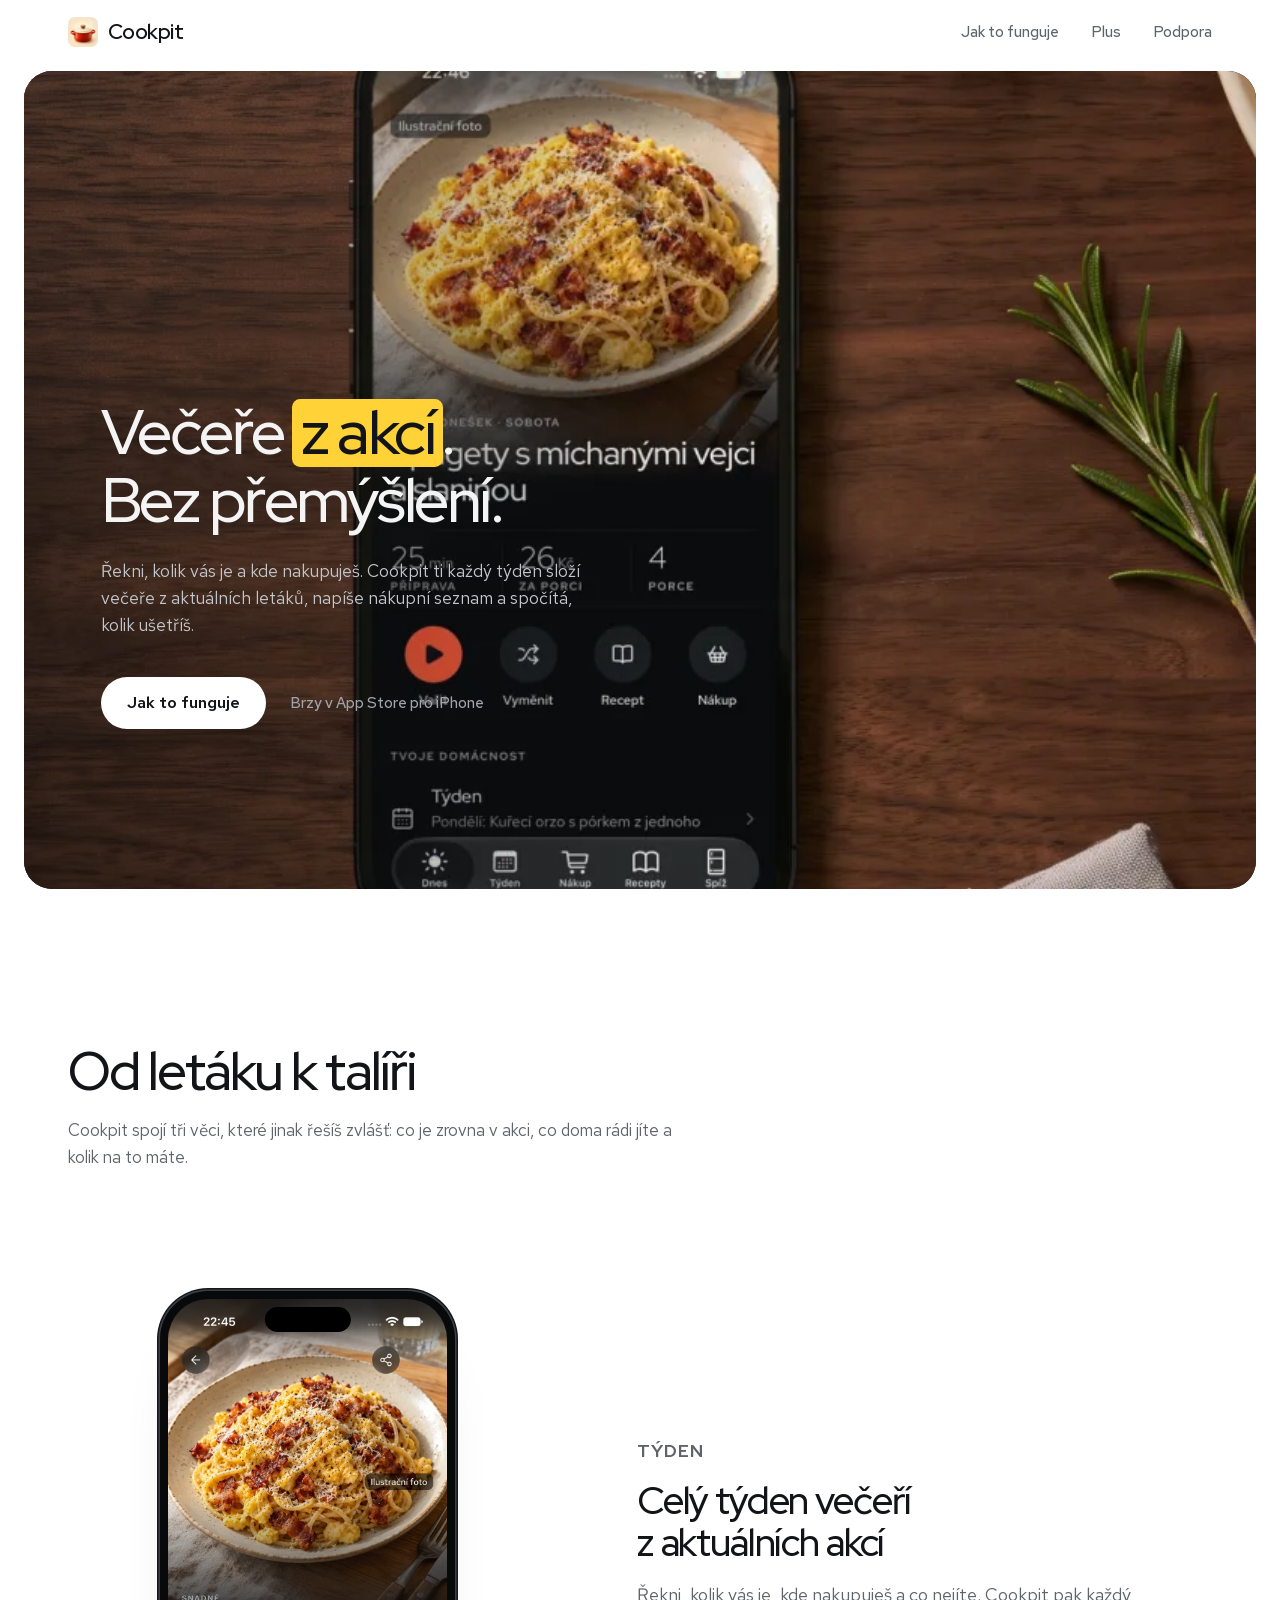
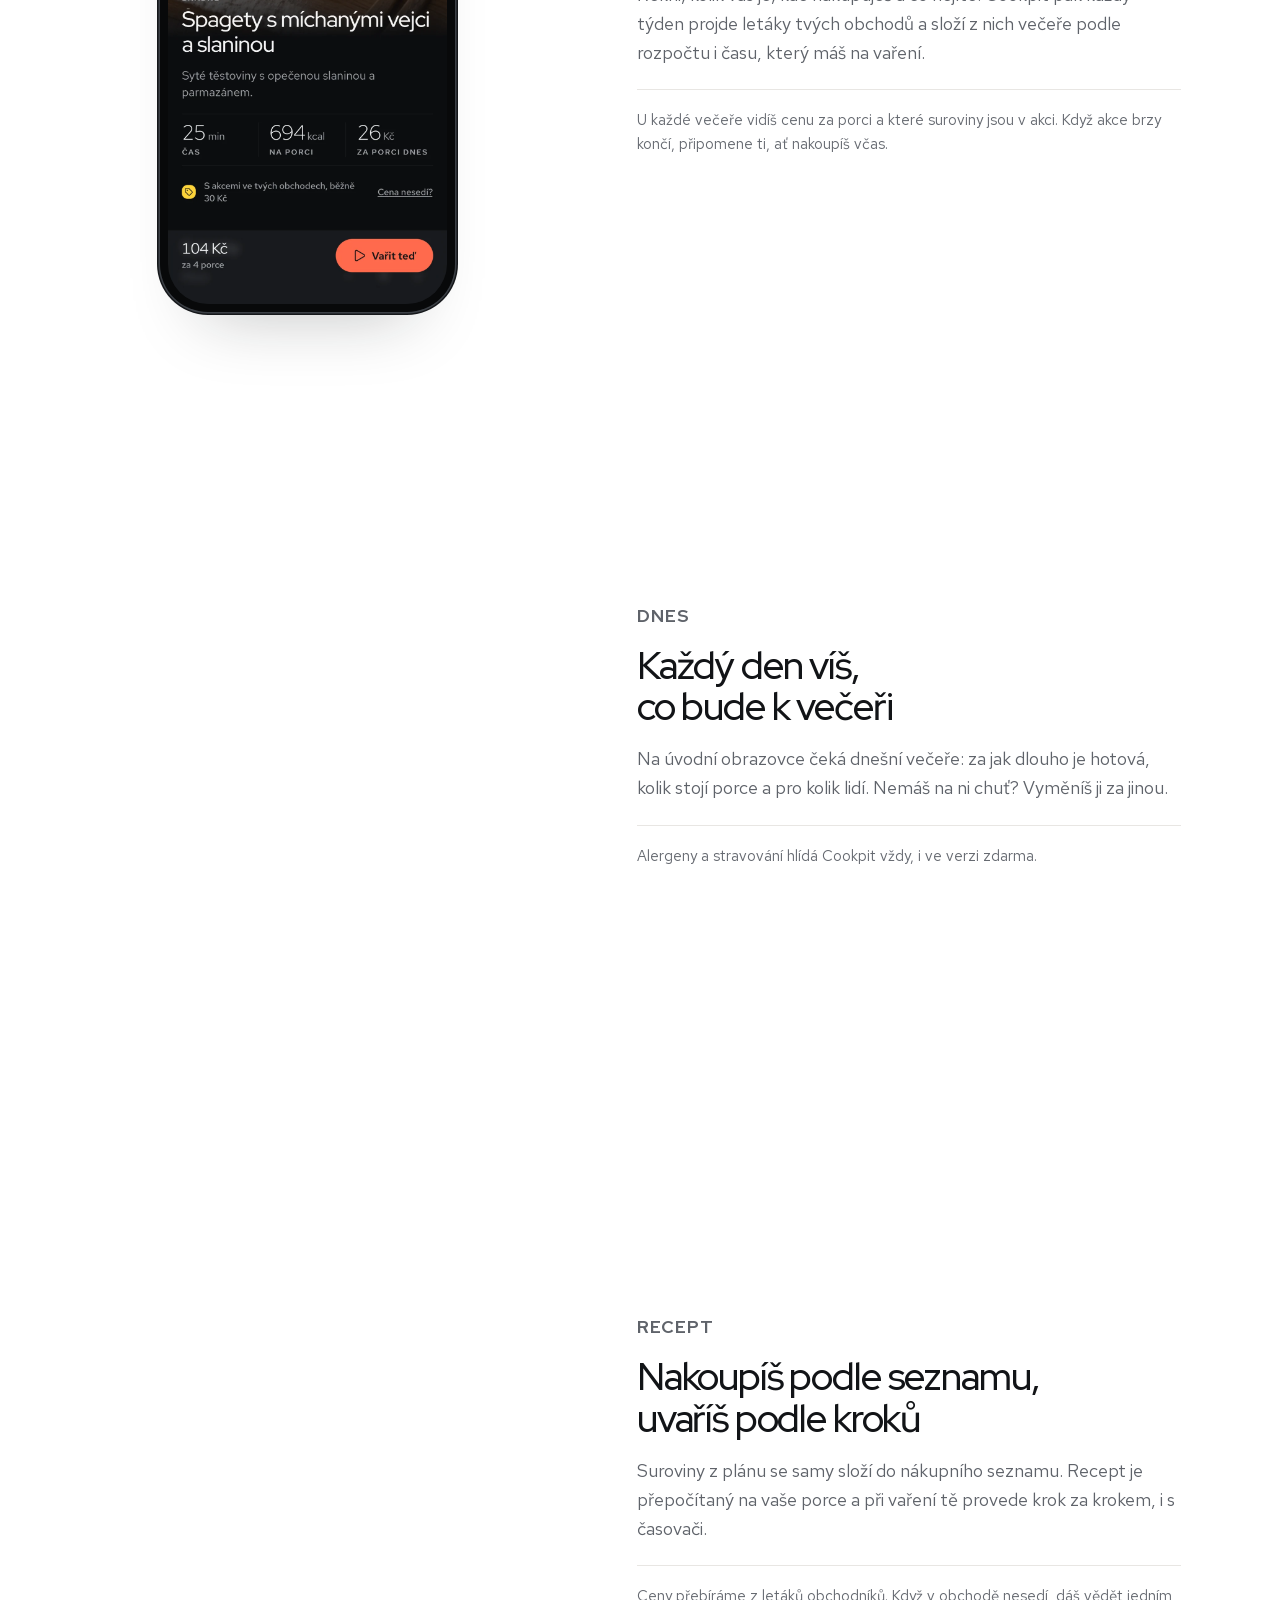
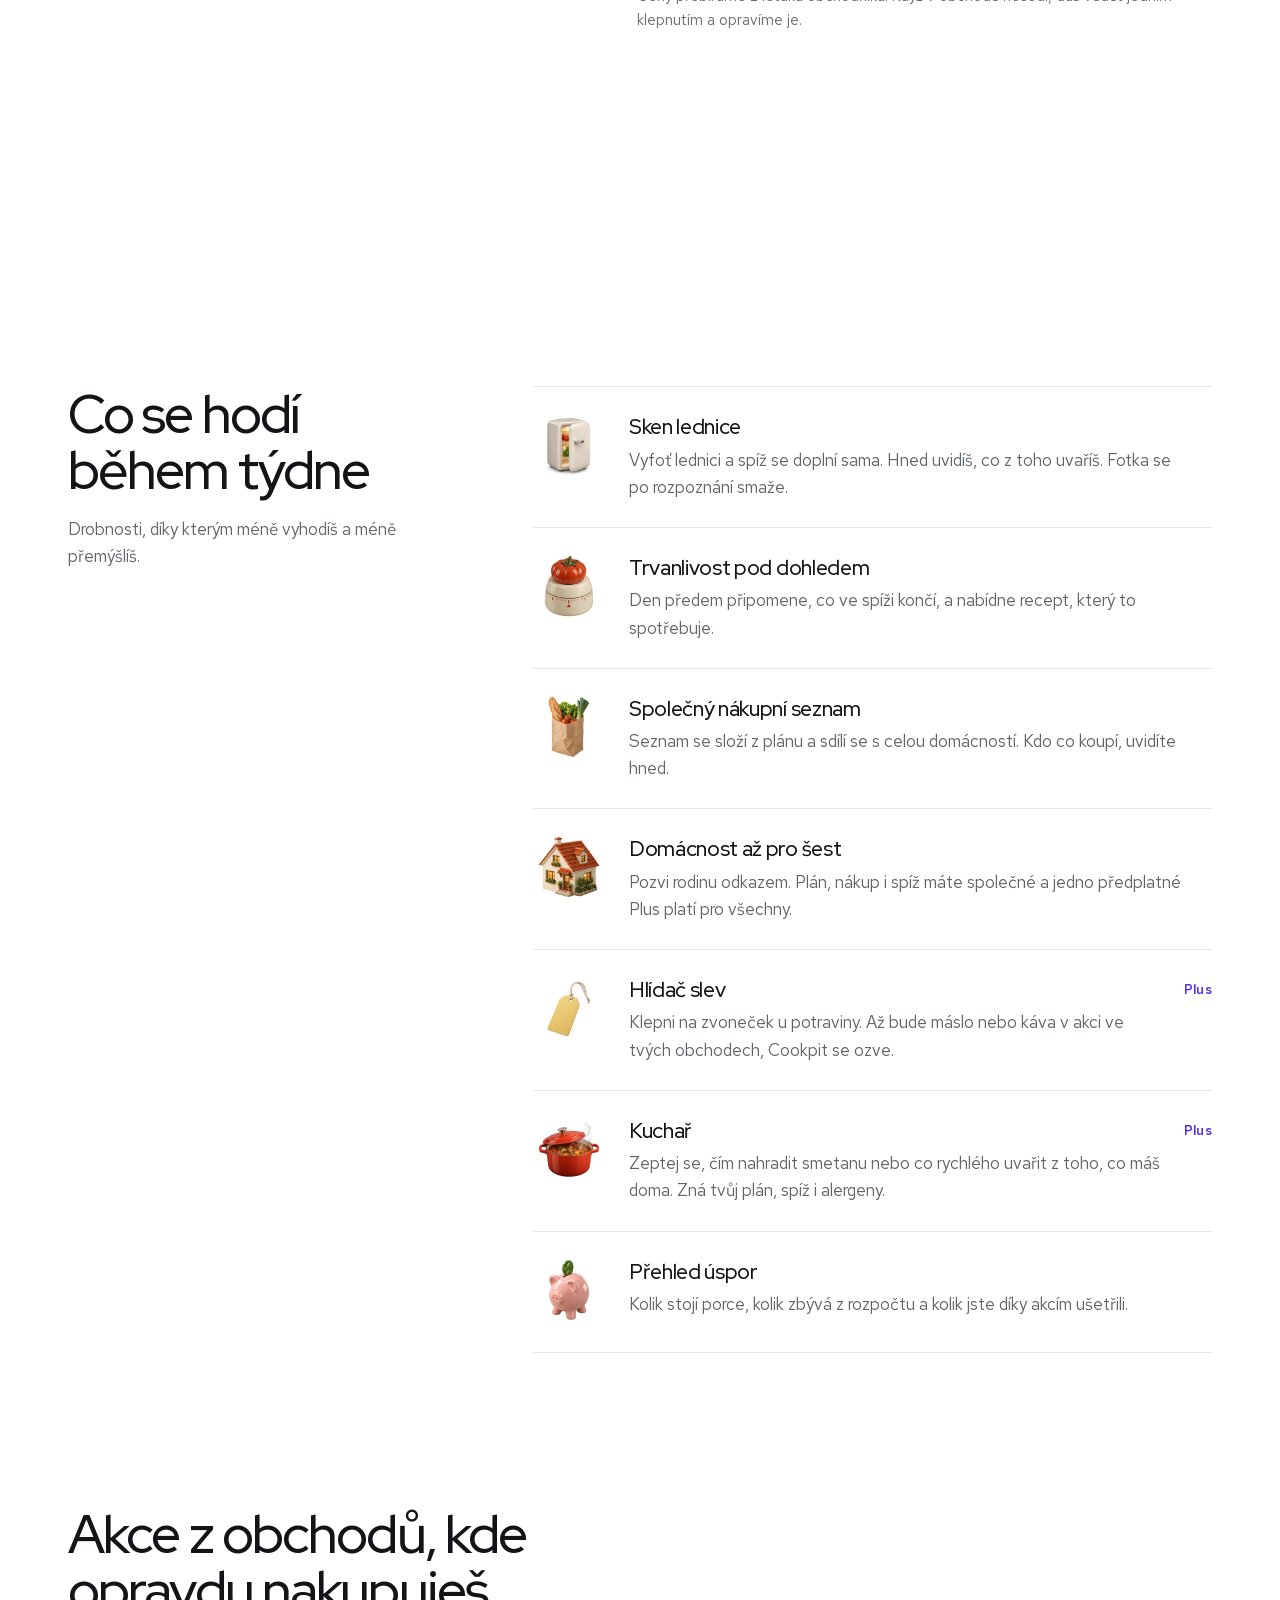
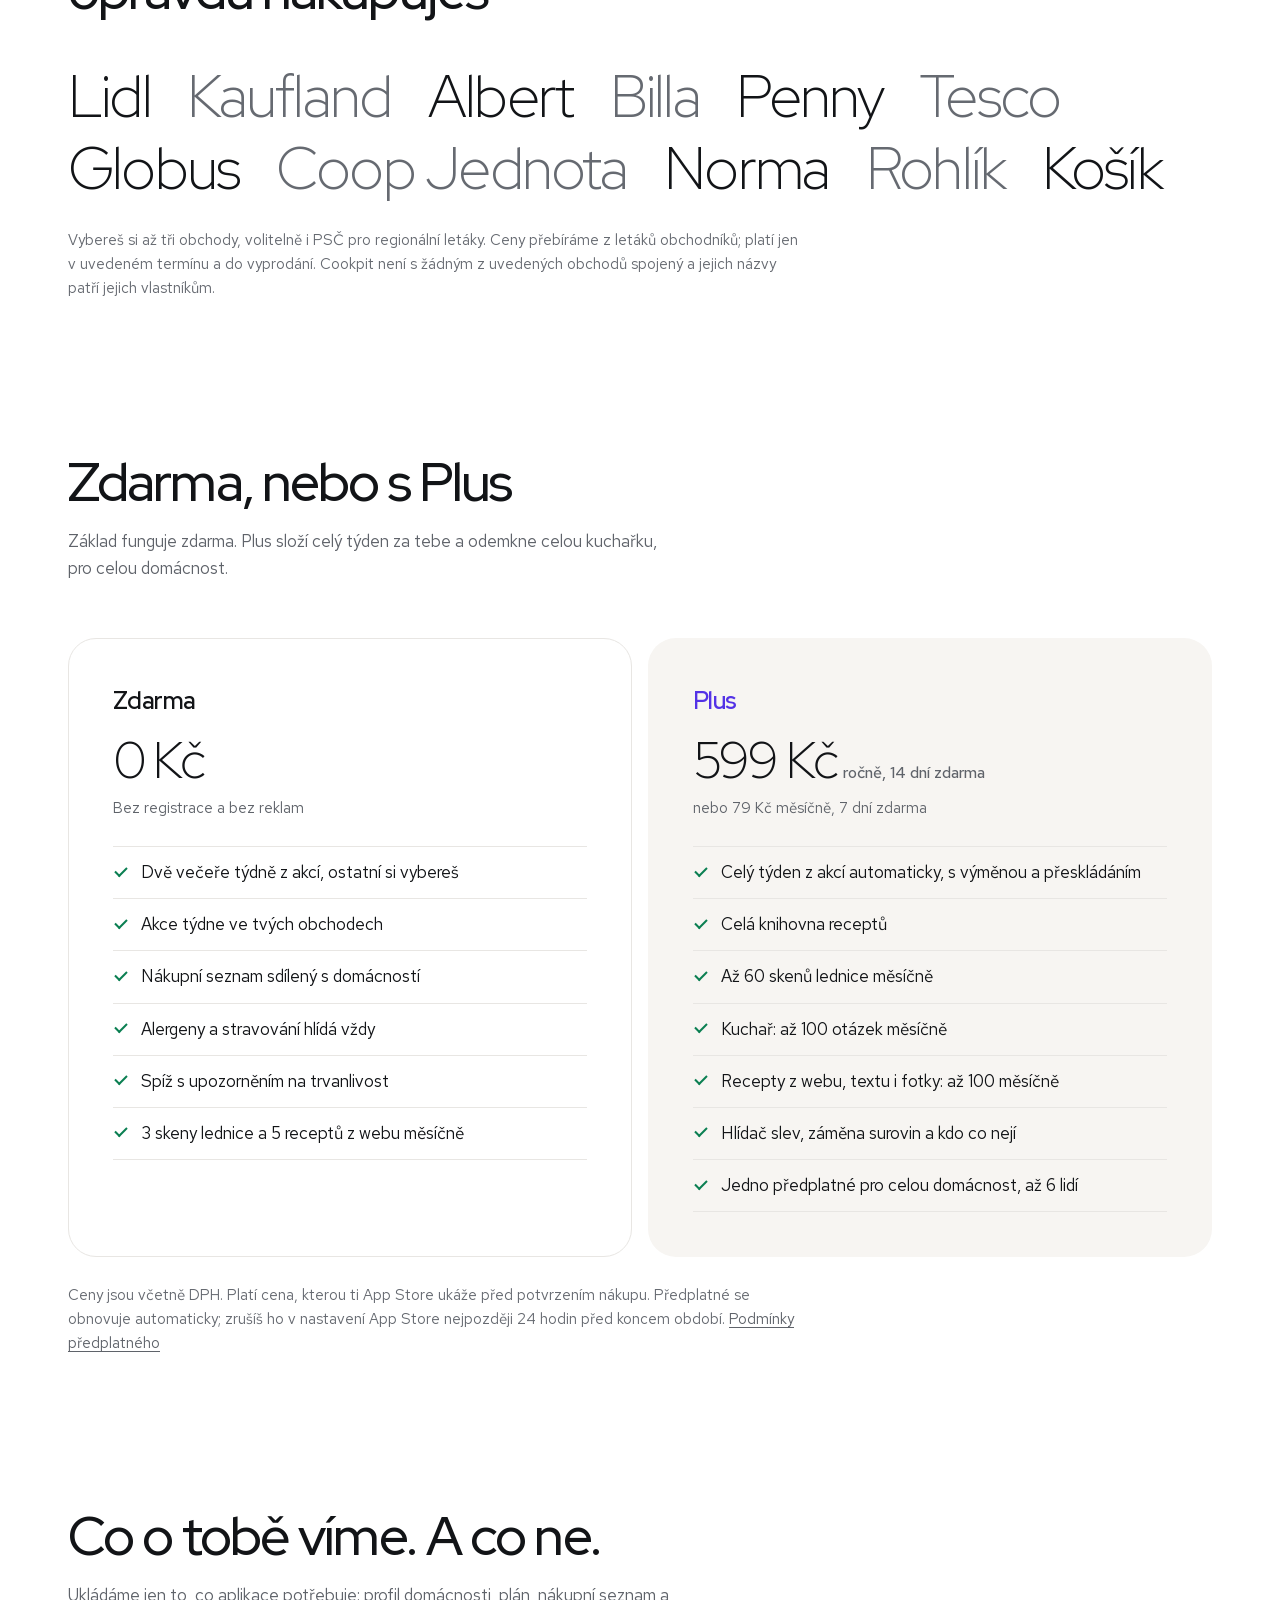
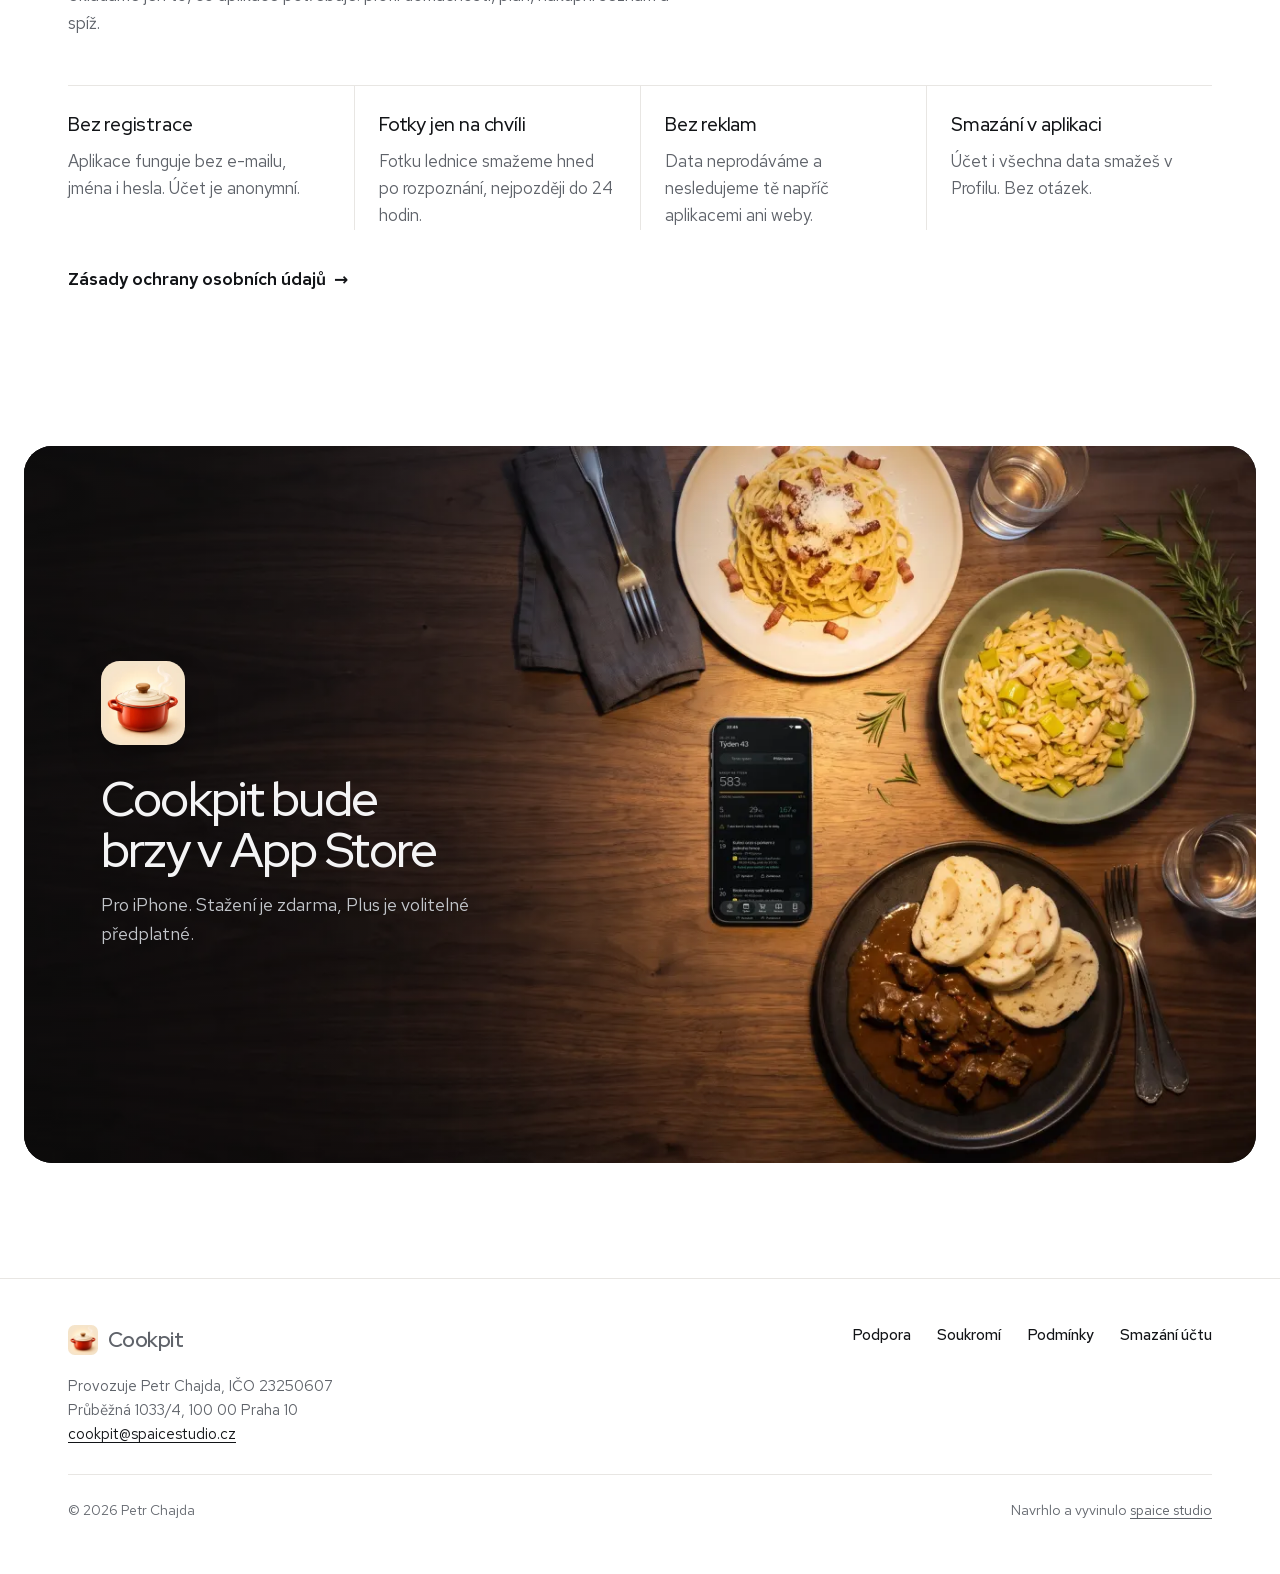
==== index.html @ e82338ad "Web Cookpitu připravený pro GitHub Pages Úvodní stránka, podpora, soukromí, podmínky, zrušení předpl" ====
<!doctype html>
<html lang="cs">
<head>
  <meta charset="utf-8">
  <meta name="viewport" content="width=device-width, initial-scale=1, viewport-fit=cover">
  <title>Cookpit: večeře z akcí na celý týden</title>
  <meta name="description" content="Cookpit každý týden složí večeře z akcí ve tvých obchodech, napíše nákupní seznam a spočítá, kolik ušetříš. Aplikace pro iPhone.">
  <link rel="canonical" href="https://cookpit.spaicestudio.cz/">
  <meta name="theme-color" content="#ffffff" media="(prefers-color-scheme: light)">
  <meta name="theme-color" content="#0c0d0f" media="(prefers-color-scheme: dark)">
  <!-- Po vydání: <meta name="apple-itunes-app" content="app-id=ID_APLIKACE"> -->
  <meta property="og:type" content="website">
  <meta property="og:locale" content="cs_CZ">
  <meta property="og:site_name" content="Cookpit">
  <meta property="og:title" content="Cookpit: večeře z akcí na celý týden">
  <meta property="og:description" content="Řekni, kolik vás je a kde nakupuješ. Cookpit ti každý týden složí večeře z aktuálních letáků a spočítá, kolik ušetříš.">
  <meta property="og:url" content="https://cookpit.spaicestudio.cz/">
  <meta property="og:image" content="https://cookpit.spaicestudio.cz/assets/img/og.jpg">
  <meta property="og:image:width" content="1200">
  <meta property="og:image:height" content="630">
  <meta name="twitter:card" content="summary_large_image">
  <link rel="icon" href="/favicon.ico" sizes="48x48">
  <link rel="apple-touch-icon" href="/apple-touch-icon.png">
  <link rel="preload" href="/assets/fonts/red-hat-display-latin.woff2" as="font" type="font/woff2" crossorigin>
  <link rel="preload" href="/assets/fonts/red-hat-display-latin-ext.woff2" as="font" type="font/woff2" crossorigin>
  <link rel="stylesheet" href="/assets/css/site.css">
  <script type="application/ld+json">
  {
    "@context": "https://schema.org",
    "@type": "MobileApplication",
    "name": "Cookpit",
    "operatingSystem": "iOS",
    "applicationCategory": "LifestyleApplication",
    "inLanguage": "cs",
    "description": "Týdenní plán večeří z akcí ve tvých obchodech, nákupní seznam a přehled úspor.",
    "url": "https://cookpit.spaicestudio.cz/",
    "offers": { "@type": "Offer", "price": "0", "priceCurrency": "CZK" },
    "publisher": { "@type": "Person", "name": "Petr Chajda" }
  }
  </script>
</head>
<body>
  <a class="skip" href="#obsah">Přeskočit na obsah</a>

  <header class="top" data-top>
    <div class="wrap top__in">
      <a class="brand" href="/" aria-label="Cookpit, úvod">
        <img src="/assets/img/app-icon.webp" alt="" width="30" height="30">
        <span>Cookpit</span>
      </a>
      <nav aria-label="Hlavní">
        <a class="hide-sm" href="#jak">Jak to funguje</a>
        <a class="hide-sm" href="#plus">Plus</a>
        <a href="/podpora/">Podpora</a>
      </nav>
    </div>
  </header>

  <main id="obsah">
    <section class="hero" aria-labelledby="hero-h">
      <div class="hero__frame">
        <picture class="hero__media">
          <source media="(max-width: 639px)" srcset="/assets/img/hero-m-820.webp 820w, /assets/img/hero-m-1229.webp 1229w" sizes="100vw">
          <img src="/assets/img/hero-1600.webp" srcset="/assets/img/hero-1600.webp 1600w, /assets/img/hero-2800.webp 2800w" sizes="(max-width: 1488px) 100vw, 1440px" width="2800" height="1225" fetchpriority="high"
            alt="Telefon s aplikací Cookpit leží na jídelním stole mezi talířem špaget a miskou orza. Na displeji je tip na dnešek: Spagety s míchanými vejci a slaninou.">
        </picture>
        <div class="hero__copy">
          <h1 id="hero-h">Večeře <mark>z akcí</mark>.<br> Bez přemýšlení.</h1>
          <p class="hero__lead">Řekni, kolik vás je a kde nakupuješ. Cookpit ti každý týden složí večeře z aktuálních letáků, napíše nákupní seznam a spočítá, kolik ušetříš.</p>
          <div class="hero__cta">
            <!-- Po vydání nahradit oficiálním odznakem „Stáhnout v App Store“ s odkazem do App Store -->
            <a class="btn btn--light" href="#jak">Jak to funguje</a>
            <span class="soon">Brzy v App Store pro iPhone</span>
          </div>
        </div>
      </div>
    </section>

    <section class="section flow" id="jak" aria-labelledby="jak-h">
      <div class="wrap">
        <div class="head">
          <h2 id="jak-h">Od letáku k talíři</h2>
          <p>Cookpit spojí tři věci, které jinak řešíš zvlášť: co je zrovna v akci, co doma rádi jíte a kolik na to máte.</p>
        </div>

        <div class="flow__grid">
          <div class="flow__device phone" data-flow-device aria-hidden="true">
            <div class="phone__screen">
              <img class="is-active" src="/assets/img/uv-tyden.webp" alt="" width="900" height="1957" loading="lazy">
              <img src="/assets/img/uv-dnes.webp" alt="" width="900" height="1957" loading="lazy">
              <img src="/assets/img/uv-detail.webp" alt="" width="900" height="1957" loading="lazy">
            </div>
          </div>

          <ol class="flow__steps">
            <li class="flow__step" data-flow-step>
              <figure class="flow__shot">
                <div class="phone"><div class="phone__screen"><img src="/assets/img/uv-tyden.webp" width="900" height="1957" loading="lazy" alt="Obrazovka Týden: nákup na týden 583 Kč z rozpočtu 600 Kč, pět večeří, 29 Kč za porci, ušetříš 167 Kč a večeře po dnech i s akcemi."></div></div>
              </figure>
              <p class="label">Týden</p>
              <h3>Celý týden večeří z aktuálních akcí</h3>
              <p>Řekni, kolik vás je, kde nakupuješ a co nejíte. Cookpit pak každý týden projde letáky tvých obchodů a složí z nich večeře podle rozpočtu i času, který máš na vaření.</p>
              <p class="note">U každé večeře vidíš cenu za porci a které suroviny jsou v akci. Když akce brzy končí, připomene ti, ať nakoupíš včas.</p>
            </li>
            <li class="flow__step" data-flow-step>
              <figure class="flow__shot">
                <div class="phone"><div class="phone__screen"><img src="/assets/img/uv-dnes.webp" width="900" height="1957" loading="lazy" alt="Obrazovka Dnes: tip na dnešek Spagety s míchanými vejci a slaninou, 25 minut, 26 Kč za porci, 4 porce."></div></div>
              </figure>
              <p class="label">Dnes</p>
              <h3>Každý den víš, co bude k večeři</h3>
              <p>Na úvodní obrazovce čeká dnešní večeře: za jak dlouho je hotová, kolik stojí porce a pro kolik lidí. Nemáš na ni chuť? Vyměníš ji za jinou.</p>
              <p class="note">Alergeny a stravování hlídá Cookpit vždy, i ve verzi zdarma.</p>
            </li>
            <li class="flow__step" data-flow-step>
              <figure class="flow__shot">
                <div class="phone"><div class="phone__screen"><img src="/assets/img/uv-detail.webp" width="900" height="1957" loading="lazy" alt="Detail receptu Spagety s míchanými vejci a slaninou: 25 minut, 694 kcal a 26 Kč na porci, 104 Kč za 4 porce a tlačítko Vařit teď."></div></div>
              </figure>
              <p class="label">Recept</p>
              <h3>Nakoupíš podle seznamu, uvaříš podle kroků</h3>
              <p>Suroviny z plánu se samy složí do nákupního seznamu. Recept je přepočítaný na vaše porce a při vaření tě provede krok za krokem, i s časovači.</p>
              <p class="note">Ceny přebíráme z letáků obchodníků. Když v obchodě nesedí, dáš vědět jedním klepnutím a opravíme je.</p>
            </li>
          </ol>
        </div>
      </div>
    </section>

    <section class="section more" aria-labelledby="more-h">
      <div class="wrap more__grid">
        <div class="head">
          <h2 id="more-h">Co se hodí během týdne</h2>
          <p>Drobnosti, díky kterým méně vyhodíš a méně přemýšlíš.</p>
        </div>
        <ul class="more__list">
          <li>
            <img src="/assets/img/i-fridge.webp" alt="" width="240" height="240" loading="lazy">
            <div><h3>Sken lednice</h3><p>Vyfoť lednici a spíž se doplní sama. Hned uvidíš, co z toho uvaříš. Fotka se po rozpoznání smaže.</p></div>
          </li>
          <li>
            <img src="/assets/img/i-timer.webp" alt="" width="240" height="240" loading="lazy">
            <div><h3>Trvanlivost pod dohledem</h3><p>Den předem připomene, co ve spíži končí, a nabídne recept, který to spotřebuje.</p></div>
          </li>
          <li>
            <img src="/assets/img/i-basket.webp" alt="" width="240" height="240" loading="lazy">
            <div><h3>Společný nákupní seznam</h3><p>Seznam se složí z plánu a sdílí se s celou domácností. Kdo co koupí, uvidíte hned.</p></div>
          </li>
          <li>
            <img src="/assets/img/i-family.webp" alt="" width="240" height="240" loading="lazy">
            <div><h3>Domácnost až pro šest</h3><p>Pozvi rodinu odkazem. Plán, nákup i spíž máte společné a jedno předplatné Plus platí pro všechny.</p></div>
          </li>
          <li>
            <img src="/assets/img/i-tag.webp" alt="" width="240" height="240" loading="lazy">
            <div><h3>Hlídač slev</h3><p>Klepni na zvoneček u potraviny. Až bude máslo nebo káva v akci ve tvých obchodech, Cookpit se ozve.</p></div>
            <span class="tier tier--plus">Plus</span>
          </li>
          <li>
            <img src="/assets/img/i-pot.webp" alt="" width="240" height="240" loading="lazy">
            <div><h3>Kuchař</h3><p>Zeptej se, čím nahradit smetanu nebo co rychlého uvařit z toho, co máš doma. Zná tvůj plán, spíž i alergeny.</p></div>
            <span class="tier tier--plus">Plus</span>
          </li>
          <li>
            <img src="/assets/img/i-savings.webp" alt="" width="240" height="240" loading="lazy">
            <div><h3>Přehled úspor</h3><p>Kolik stojí porce, kolik zbývá z rozpočtu a kolik jste díky akcím ušetřili.</p></div>
          </li>
        </ul>
      </div>
    </section>

    <section class="section" aria-labelledby="stores-h">
      <div class="wrap">
        <div class="head">
          <h2 id="stores-h">Akce z obchodů, kde opravdu nakupuješ</h2>
        </div>
        <ul class="chains" aria-label="Obchody, ze kterých si vybíráš">
          <li>Lidl</li>
          <li>Kaufland</li>
          <li>Albert</li>
          <li>Billa</li>
          <li>Penny</li>
          <li>Tesco</li>
          <li>Globus</li>
          <li>Coop Jednota</li>
          <li>Norma</li>
          <li>Rohlík</li>
          <li>Košík</li>
        </ul>
        <p class="fine">Vybereš si až tři obchody, volitelně i PSČ pro regionální letáky. Ceny přebíráme z letáků obchodníků; platí jen v uvedeném termínu a do vyprodání. Cookpit není s žádným z uvedených obchodů spojený a jejich názvy patří jejich vlastníkům.</p>
      </div>
    </section>

    <section class="section" id="plus" aria-labelledby="plus-h">
      <div class="wrap">
        <div class="head">
          <h2 id="plus-h">Zdarma, nebo s Plus</h2>
          <p>Základ funguje zdarma. Plus složí celý týden za tebe a odemkne celou kuchařku, pro celou domácnost.</p>
        </div>
        <div class="plans__grid">
          <div class="plan">
            <h3>Zdarma</h3>
            <p class="plan__price">0 Kč</p>
            <p class="plan__alt">Bez registrace a bez reklam</p>
            <ul>
              <li>Dvě večeře týdně z akcí, ostatní si vybereš</li>
              <li>Akce týdne ve tvých obchodech</li>
              <li>Nákupní seznam sdílený s domácností</li>
              <li>Alergeny a stravování hlídá vždy</li>
              <li>Spíž s upozorněním na trvanlivost</li>
              <li>3 skeny lednice a 5 receptů z webu měsíčně</li>
            </ul>
          </div>
          <div class="plan plan--plus">
            <h3>Plus</h3>
            <p class="plan__price">599 Kč<small>ročně, 14 dní zdarma</small></p>
            <p class="plan__alt">nebo 79 Kč měsíčně, 7 dní zdarma</p>
            <ul>
              <li>Celý týden z akcí automaticky, s výměnou a přeskládáním</li>
              <li>Celá knihovna receptů</li>
              <li>Až 60 skenů lednice měsíčně</li>
              <li>Kuchař: až 100 otázek měsíčně</li>
              <li>Recepty z webu, textu i fotky: až 100 měsíčně</li>
              <li>Hlídač slev, záměna surovin a kdo co nejí</li>
              <li>Jedno předplatné pro celou domácnost, až 6 lidí</li>
            </ul>
          </div>
        </div>
        <p class="fine">Ceny jsou včetně DPH. Platí cena, kterou ti App Store ukáže před potvrzením nákupu. Předplatné se obnovuje automaticky; zrušíš ho v nastavení App Store nejpozději 24 hodin před koncem období. <a href="/podminky/#predplatne">Podmínky předplatného</a></p>
      </div>
    </section>

    <section class="section" aria-labelledby="privacy-h">
      <div class="wrap">
        <div class="head">
          <h2 id="privacy-h">Co o tobě víme. A co ne.</h2>
          <p>Ukládáme jen to, co aplikace potřebuje: profil domácnosti, plán, nákupní seznam a spíž.</p>
        </div>
        <ul class="privacy__list">
          <li><strong>Bez registrace</strong>Aplikace funguje bez e-mailu, jména i hesla. Účet je anonymní.</li>
          <li><strong>Fotky jen na chvíli</strong>Fotku lednice smažeme hned po rozpoznání, nejpozději do 24 hodin.</li>
          <li><strong>Bez reklam</strong>Data neprodáváme a nesledujeme tě napříč aplikacemi ani weby.</li>
          <li><strong>Smazání v aplikaci</strong>Účet i všechna data smažeš v Profilu. Bez otázek.</li>
        </ul>
        <a class="more-link" href="/soukromi/">Zásady ochrany osobních údajů</a>
      </div>
    </section>

    <section class="closing" aria-labelledby="closing-h">
      <div class="closing__frame">
        <img src="/assets/img/table-1400.webp" srcset="/assets/img/table-1400.webp 1400w, /assets/img/table-2400.webp 2400w" sizes="(max-width: 1488px) 100vw, 1440px" width="2400" height="1340" loading="lazy"
          alt="Jídelní stůl s večeřemi a telefonem, na kterém je otevřený týdenní plán v aplikaci Cookpit.">
        <div class="closing__copy">
          <img class="closing__icon" src="/assets/img/app-icon.webp" alt="" width="84" height="84" loading="lazy">
          <h2 id="closing-h">Cookpit bude brzy v App Store</h2>
          <p>Pro iPhone. Stažení je zdarma, Plus je volitelné předplatné.</p>
        </div>
      </div>
    </section>
  </main>

  <footer class="foot">
    <div class="wrap foot__in">
      <div>
        <a class="brand" href="/"><img src="/assets/img/app-icon.webp" alt="" width="30" height="30" loading="lazy"><span>Cookpit</span></a>
        <address>Provozuje Petr Chajda, IČO 23250607<br>Průběžná 1033/4, 100 00 Praha 10<br><a class="mail" href="mailto:cookpit@spaicestudio.cz">cookpit@spaicestudio.cz</a></address>
      </div>
      <nav aria-label="Patička">
        <ul>
          <li><a href="/podpora/">Podpora</a></li>
          <li><a href="/soukromi/">Soukromí</a></li>
          <li><a href="/podminky/">Podmínky</a></li>
          <li><a href="/smazani-uctu/">Smazání účtu</a></li>
        </ul>
      </nav>
      <p class="made"><span>© 2026 Petr Chajda</span><span>Navrhlo a vyvinulo <a href="https://spaicestudio.cz">spaice studio</a></span></p>
    </div>
  </footer>

  <script src="/assets/js/site.js" defer></script>
</body>
</html>
---- assets/css/site.css ----
/* Cookpit: web aplikace. Barvy, písmo a poloměry přebírá z aplikace (packages/ui/src/tokens.ts). */

@font-face {
  font-family: "Red Hat Display";
  font-style: normal;
  font-weight: 300 900;
  font-display: swap;
  src: url("/assets/fonts/red-hat-display-latin-ext.woff2") format("woff2");
  unicode-range: U+0100-02BA, U+02BD-02C5, U+02C7-02CC, U+02CE-02D7, U+02DD-02FF, U+0304, U+0308, U+0329, U+1D00-1DBF, U+1E00-1E9F, U+1EF2-1EFF, U+2020, U+20A0-20AB, U+20AD-20C4, U+2113, U+2C60-2C7F, U+A720-A7FF;
}
@font-face {
  font-family: "Red Hat Display";
  font-style: normal;
  font-weight: 300 900;
  font-display: swap;
  src: url("/assets/fonts/red-hat-display-latin.woff2") format("woff2");
  unicode-range: U+0000-00FF, U+0131, U+0152-0153, U+02BB-02BC, U+02C6, U+02DA, U+02DC, U+0304, U+0308, U+0329, U+2000-206F, U+20AC, U+2122, U+2191, U+2193, U+2212, U+2215, U+FEFF, U+FFFD;
}
@font-face {
  font-family: "Red Hat Text";
  font-style: normal;
  font-weight: 300 700;
  font-display: swap;
  src: url("/assets/fonts/red-hat-text-latin-ext.woff2") format("woff2");
  unicode-range: U+0100-02BA, U+02BD-02C5, U+02C7-02CC, U+02CE-02D7, U+02DD-02FF, U+0304, U+0308, U+0329, U+1D00-1DBF, U+1E00-1E9F, U+1EF2-1EFF, U+2020, U+20A0-20AB, U+20AD-20C4, U+2113, U+2C60-2C7F, U+A720-A7FF;
}
@font-face {
  font-family: "Red Hat Text";
  font-style: normal;
  font-weight: 300 700;
  font-display: swap;
  src: url("/assets/fonts/red-hat-text-latin.woff2") format("woff2");
  unicode-range: U+0000-00FF, U+0131, U+0152-0153, U+02BB-02BC, U+02C6, U+02DA, U+02DC, U+0304, U+0308, U+0329, U+2000-206F, U+20AC, U+2122, U+2191, U+2193, U+2212, U+2215, U+FEFF, U+FFFD;
}

:root {
  color-scheme: light dark;

  --canvas: #ffffff;
  --subtle: #f7f5f2;
  --muted: #efece8;
  --ink: #121417;
  --ink-2: #5f636a;
  --ink-3: #666a71;
  --line: #e8e6e3;
  --tomato: #e5533a;
  --tomato-text: #c93d23;
  --basil-text: #0b7f52;
  --plus: #5332e6;
  --sale: #ffd338;
  --sale-ink: #121417;
  /* Fotky a úvod jsou tmavé v obou režimech, stejně jako obrazovky aplikace */
  --night: #0c0d0f;
  --night-ink: #f4f4f5;
  --night-ink-2: #c3c6cb;
  --shadow: rgb(18 20 23 / 0.28);

  --display: "Red Hat Display", ui-sans-serif, system-ui, -apple-system, "Segoe UI", sans-serif;
  --text: "Red Hat Text", ui-sans-serif, system-ui, -apple-system, "Segoe UI", sans-serif;
  --ease: cubic-bezier(0.16, 1, 0.3, 1);

  --max: 1240px;
  --pad: clamp(20px, 4vw, 48px);
  --gutter: clamp(12px, 2vw, 24px);
  --radius: 28px;
  --space: clamp(96px, 12vw, 168px);
}

@media (prefers-color-scheme: dark) {
  :root {
    --canvas: #0c0d0f;
    --subtle: #15171a;
    --muted: #1d2024;
    --ink: #f4f4f5;
    --ink-2: #a1a5ab;
    --ink-3: #868a92;
    --line: #2a2d32;
    --tomato: #ff6a4d;
    --tomato-text: #ff8a70;
    --basil-text: #4adba2;
    --plus: #a797ff;
    --shadow: rgb(0 0 0 / 0.6);
  }
}

*, *::before, *::after { box-sizing: border-box; }
html { -webkit-text-size-adjust: 100%; text-size-adjust: 100%; scroll-padding-top: 88px; }
@media (prefers-reduced-motion: no-preference) { html { scroll-behavior: smooth; } }
body {
  margin: 0;
  background: var(--canvas);
  color: var(--ink);
  font-family: var(--text);
  font-size: 1.0625rem;
  line-height: 1.6;
  -webkit-font-smoothing: antialiased;
  -moz-osx-font-smoothing: grayscale;
  font-kerning: normal;
}
img { display: block; max-width: 100%; height: auto; }
h1, h2, h3, p, ul, ol, dl, dd, figure, blockquote { margin: 0; }
ul, ol { padding: 0; }
a { color: inherit; }
:focus-visible { outline: 2px solid var(--tomato); outline-offset: 3px; border-radius: 6px; }
::selection { background: var(--sale); color: var(--sale-ink); }

.wrap { width: 100%; max-width: var(--max); margin-inline: auto; padding-inline: var(--pad); }
.sr-only { position: absolute; width: 1px; height: 1px; padding: 0; margin: -1px; overflow: hidden; clip: rect(0 0 0 0); white-space: nowrap; border: 0; }
.skip {
  position: fixed; left: 12px; top: 12px; z-index: 60;
  padding: 10px 18px; border-radius: 999px;
  background: var(--ink); color: var(--canvas); font-weight: 600; text-decoration: none;
  transform: translateY(-160%); transition: transform .3s var(--ease);
}
.skip:focus { transform: none; }

/* Hlavička */
.top {
  position: sticky; top: 0; z-index: 40;
  background: color-mix(in srgb, var(--canvas) 88%, transparent);
  -webkit-backdrop-filter: saturate(170%) blur(18px);
  backdrop-filter: saturate(170%) blur(18px);
  border-bottom: 1px solid transparent;
  transition: border-color .3s;
}
.top.is-scrolled { border-bottom-color: var(--line); }
.top__in { display: flex; align-items: center; justify-content: space-between; gap: 20px; height: 64px; }
.brand { display: inline-flex; align-items: center; gap: 10px; text-decoration: none; }
.brand img { width: 30px; height: 30px; border-radius: 22.4%; }
.brand span { font-family: var(--display); font-size: 1.3125rem; font-weight: 600; letter-spacing: -0.025em; }
.top nav { display: flex; align-items: center; gap: clamp(18px, 2.6vw, 32px); font-size: 0.9375rem; }
.top nav a { text-decoration: none; color: var(--ink-2); font-weight: 500; transition: color .2s; }
.top nav a:hover, .top nav a[aria-current="page"] { color: var(--ink); }

/* Tlačítka */
.btn {
  display: inline-flex; align-items: center; justify-content: center; gap: 10px;
  min-height: 52px; padding: 0 26px; border-radius: 999px; border: 0;
  font: 600 1rem/1 var(--text);
  text-decoration: none; white-space: nowrap; cursor: pointer;
  transition: transform .2s var(--ease), background-color .2s, color .2s;
}
.btn:active { transform: scale(0.98); }
.btn--light { background: #ffffff; color: #121417; }
.btn--light:hover { background: #e9e9ea; }
.btn--ink { background: var(--ink); color: var(--canvas); }
.btn--ink:hover { background: color-mix(in srgb, var(--ink) 84%, var(--canvas)); }

/* Úvod: telefon s aplikací na stole, text v šeru vlevo */
.hero { padding: 6px var(--gutter) 0; }
.hero__frame {
  position: relative; isolation: isolate; overflow: hidden;
  display: grid; align-items: center;
  max-width: 1440px; margin-inline: auto;
  min-height: clamp(580px, calc(100svh - 82px), 900px);
  border-radius: var(--radius);
  background: var(--night); color: var(--night-ink);
}
.hero__media img {
  position: absolute; inset: 0; z-index: -2;
  width: 100%; height: 100%; object-fit: cover; object-position: 62% 50%;
}
.hero__frame::before {
  content: ""; position: absolute; inset: 0; z-index: -1; pointer-events: none;
  background: linear-gradient(90deg, rgb(12 13 15 / 0.5) 0%, rgb(12 13 15 / 0.22) 36%, rgb(12 13 15 / 0) 52%);
}
.hero__copy { max-width: min(54%, 720px); padding: clamp(40px, 6vw, 96px) clamp(20px, 3vw, 48px) clamp(40px, 6vw, 96px) clamp(40px, 6vw, 96px); }
.hero h1 {
  font-family: var(--display); font-weight: 500;
  font-size: clamp(2.75rem, 4.9vw, 4.75rem); line-height: 1.04; letter-spacing: -0.04em;
}
/* Jediný výrazný prvek webu: cenovka z letáku, stejná žlutá jako u akcí v aplikaci */
.hero mark {
  display: inline-block; white-space: nowrap;
  padding: 0.02em 0.13em 0.08em; margin-inline: -0.03em;
  border-radius: 0.13em; line-height: 0.98;
  background: var(--sale); color: var(--sale-ink);
}
.hero__lead { max-width: 31rem; margin-top: 26px; color: var(--night-ink-2); font-size: clamp(1.0625rem, 1.35vw, 1.25rem); line-height: 1.55; }
.hero__cta { display: flex; flex-wrap: wrap; align-items: center; gap: 14px 24px; margin-top: 38px; }
.soon { color: #a1a5ab; font-size: 0.9375rem; font-weight: 500; }

/* Sekce */
.section { padding-top: var(--space); }
.head { max-width: 44rem; }
.head h2 {
  font-family: var(--display); font-weight: 500;
  font-size: clamp(2.1rem, 4.2vw, 3.5rem); line-height: 1.04; letter-spacing: -0.035em; text-wrap: balance;
}
.head p { margin-top: 18px; color: var(--ink-2); font-size: clamp(1.0625rem, 1.3vw, 1.1875rem); max-width: 38rem; }
.label { font-size: 0.8125rem; font-weight: 600; letter-spacing: 0.06em; text-transform: uppercase; color: var(--ink-3); }

/* Telefon kolem skutečných obrazovek aplikace (iPhone, 1206 × 2622) */
.phone {
  --w: 300px;
  position: relative; width: var(--w); flex: none;
  padding: calc(var(--w) * 0.027);
  border-radius: calc(var(--w) * 0.163);
  background: #08090a;
  box-shadow: 0 0 0 1.5px #3c4046, 0 0 0 3px #15171a, 0 44px 70px -44px var(--shadow);
}
.phone__screen { position: relative; overflow: hidden; aspect-ratio: 900 / 1957; border-radius: calc(var(--w) * 0.137); background: var(--night); }
.phone__screen img { position: absolute; inset: 0; width: 100%; height: 100%; object-fit: cover; }
.phone__screen::after {
  content: ""; position: absolute; top: 1.3%; left: 50%; z-index: 2;
  width: 31%; height: 4.1%; border-radius: 999px; background: #000; transform: translateX(-50%);
}

/* Od letáku k talíři: telefon stojí, obrazovky se mění podle textu */
.flow__grid {
  display: grid; grid-template-columns: minmax(0, 5fr) minmax(0, 6fr);
  gap: clamp(40px, 7vw, 120px); margin-top: clamp(24px, 4vw, 48px);
}
.flow__device {
  --w: min(clamp(250px, 23vw, 316px), calc((100svh - 150px) / 2.25));
  position: sticky; top: max(84px, calc(50svh - var(--w) * 1.12));
  align-self: start; justify-self: center; margin-block: 8vh;
}
.flow__device .phone__screen img { opacity: 0; transition: opacity .6s var(--ease); }
.flow__device .phone__screen img.is-active { opacity: 1; }
.flow__steps { list-style: none; }
.flow__step { min-height: 82svh; display: flex; flex-direction: column; justify-content: center; padding-block: 6vh; }
.flow__step h3 {
  margin-top: 14px; max-width: 18ch;
  font-family: var(--display); font-weight: 500;
  font-size: clamp(1.8rem, 3vw, 2.6rem); line-height: 1.08; letter-spacing: -0.03em; text-wrap: balance;
}
.flow__step p { margin-top: 18px; max-width: 34rem; color: var(--ink-2); font-size: 1.125rem; }
.flow__step .note { margin-top: 22px; padding-top: 18px; border-top: 1px solid var(--line); color: var(--ink-3); font-size: 0.9375rem; max-width: 34rem; }
.flow__shot { display: none; }

/* Během týdne: seznam s 3D objekty z aplikace */
.more__grid { display: grid; grid-template-columns: minmax(0, 4fr) minmax(0, 7fr); gap: clamp(32px, 6vw, 96px); align-items: start; }
.more .head { position: sticky; top: 112px; }
.more__list { list-style: none; border-top: 1px solid var(--line); }
.more__list li {
  display: grid; grid-template-columns: 72px minmax(0, 1fr) auto; column-gap: 24px; align-items: start;
  padding-block: 26px; border-bottom: 1px solid var(--line);
}
.more__list img { width: 72px; height: 72px; margin-top: -4px; }
.more__list h3 { font-family: var(--display); font-size: 1.3125rem; font-weight: 500; letter-spacing: -0.015em; line-height: 1.3; }
.more__list p { margin-top: 6px; color: var(--ink-2); }
.tier { padding-top: 4px; font-size: 0.8125rem; font-weight: 600; letter-spacing: 0.02em; color: var(--ink-3); white-space: nowrap; }
.tier--plus { color: var(--plus); }

/* Obchody: jen názvy, bez log (loga jen se svolením vlastníka značky) */
.chains {
  list-style: none; display: flex; flex-wrap: wrap; gap: 0.06em 0.62em;
  margin-top: clamp(28px, 4vw, 44px);
  font-family: var(--display); font-weight: 300; font-size: clamp(1.9rem, 4.6vw, 4rem); line-height: 1.16; letter-spacing: -0.03em;
}
.chains li { white-space: nowrap; }
.chains li:nth-child(even) { color: var(--ink-3); }
.fine { margin-top: 26px; max-width: 46rem; color: var(--ink-3); font-size: 0.9375rem; }
.fine a { color: var(--ink-2); text-underline-offset: 3px; }

/* Zdarma a Plus */
.plans__grid { display: grid; grid-template-columns: repeat(2, minmax(0, 1fr)); gap: 16px; margin-top: clamp(36px, 5vw, 56px); }
.plan { padding: clamp(28px, 3.4vw, 44px); border-radius: var(--radius); border: 1px solid var(--line); }
.plan--plus { background: var(--subtle); border-color: transparent; }
.plan h3 { font-family: var(--display); font-size: 1.5rem; font-weight: 600; letter-spacing: -0.02em; }
.plan--plus h3 { color: var(--plus); }
.plan__price { margin-top: 14px; font-family: var(--display); font-weight: 300; font-size: clamp(2.4rem, 4vw, 3.25rem); line-height: 1; letter-spacing: -0.04em; }
.plan__price small { font-family: var(--text); font-size: 1rem; font-weight: 500; letter-spacing: 0; color: var(--ink-2); margin-left: 6px; }
.plan__alt { margin-top: 10px; color: var(--ink-2); font-size: 0.9375rem; }
.plan ul { list-style: none; margin-top: 26px; border-top: 1px solid var(--line); }
.plan li { position: relative; padding: 12px 0 12px 28px; border-bottom: 1px solid var(--line); }
.plan li::before {
  content: ""; position: absolute; left: 2px; top: 1.15em; width: 12px; height: 7px;
  border-left: 2px solid var(--basil-text); border-bottom: 2px solid var(--basil-text);
  transform: rotate(-45deg);
}

/* Soukromí */
.privacy__list { list-style: none; display: grid; grid-template-columns: repeat(4, minmax(0, 1fr)); margin-top: clamp(32px, 4vw, 48px); border-top: 1px solid var(--line); }
.privacy__list li { padding: 24px 24px 0 0; color: var(--ink-2); }
.privacy__list li + li { padding-left: 24px; border-left: 1px solid var(--line); }
.privacy__list strong { display: block; margin-bottom: 8px; font-family: var(--display); font-size: 1.1875rem; font-weight: 500; letter-spacing: -0.01em; color: var(--ink); }
.more-link { display: inline-flex; align-items: center; gap: 8px; margin-top: 36px; font-weight: 600; text-decoration: none; color: var(--ink); }
.more-link::after { content: "→"; transition: transform .25s var(--ease); }
.more-link:hover::after { transform: translateX(4px); }

/* Závěr: stůl s týdenním plánem */
.closing { padding: var(--space) var(--gutter) 0; }
.closing__frame {
  position: relative; isolation: isolate; overflow: hidden;
  max-width: 1440px; margin-inline: auto; min-height: clamp(460px, 56vw, 720px);
  display: grid; align-items: center;
  border-radius: var(--radius); background: var(--night); color: var(--night-ink);
}
.closing__frame > img { position: absolute; inset: 0; z-index: -2; width: 100%; height: 100%; object-fit: cover; object-position: 60% 50%; }
.closing__frame::before {
  content: ""; position: absolute; inset: 0; z-index: -1; pointer-events: none;
  background: linear-gradient(90deg, rgb(12 13 15 / 0.62) 0%, rgb(12 13 15 / 0.3) 40%, rgb(12 13 15 / 0) 58%);
}
.closing__copy { max-width: min(46%, 560px); padding: clamp(36px, 6vw, 88px); }
.closing__icon { width: 84px; height: 84px; border-radius: 22.4%; box-shadow: 0 18px 40px -16px rgb(0 0 0 / 0.7); }
.closing h2 { margin-top: 28px; font-family: var(--display); font-weight: 500; font-size: clamp(2rem, 3.8vw, 3.25rem); line-height: 1.05; letter-spacing: -0.035em; text-wrap: balance; }
.closing p { margin-top: 16px; color: var(--night-ink-2); font-size: 1.125rem; max-width: 26rem; }

/* Patička */
.foot { margin-top: clamp(72px, 9vw, 120px); border-top: 1px solid var(--line); padding-block: 44px 52px; color: var(--ink-2); font-size: 0.9375rem; }
.foot__in { display: grid; grid-template-columns: minmax(0, 1.3fr) minmax(0, 1fr); gap: 28px 40px; }
.foot nav ul { list-style: none; display: flex; flex-wrap: wrap; justify-content: flex-end; gap: 10px 26px; }
.foot nav a { color: var(--ink); font-weight: 500; text-decoration: none; }
.foot nav a:hover { color: var(--tomato-text); }
.foot address { margin-top: 12px; font-style: normal; }
.foot a.mail { color: var(--ink); text-underline-offset: 3px; }
.foot .made { grid-column: 1 / -1; display: flex; flex-wrap: wrap; justify-content: space-between; gap: 8px 24px; padding-top: 24px; border-top: 1px solid var(--line); color: var(--ink-3); font-size: 0.875rem; }
.foot .made a { color: var(--ink-2); text-underline-offset: 3px; }

/* Dokumenty: podpora, soukromí, podmínky, smazání účtu */
.doc { padding-top: clamp(40px, 7vw, 88px); }
.doc__grid { display: grid; grid-template-columns: minmax(0, 220px) minmax(0, 46rem); gap: clamp(32px, 6vw, 96px); justify-content: center; }
.doc__grid--single { grid-template-columns: minmax(0, 46rem); }
.toc { position: sticky; top: 104px; align-self: start; font-size: 0.875rem; }
.toc p { margin-bottom: 12px; }
.toc ol { list-style: none; border-left: 1px solid var(--line); }
.toc a { display: block; padding: 6px 0 6px 16px; margin-left: -1px; border-left: 1px solid transparent; color: var(--ink-2); text-decoration: none; line-height: 1.35; }
.toc a:hover { color: var(--ink); }
.toc a[aria-current="true"] { color: var(--ink); border-left-color: var(--ink); }
.doc h1 { font-family: var(--display); font-weight: 500; font-size: clamp(2.3rem, 5vw, 3.6rem); line-height: 1.04; letter-spacing: -0.035em; text-wrap: balance; }
.doc .meta { margin-top: 14px; color: var(--ink-3); font-size: 0.9375rem; }
.doc .lead { margin-top: 22px; color: var(--ink-2); font-size: 1.1875rem; }
.doc article h2 { margin-top: 56px; font-family: var(--display); font-size: 1.625rem; font-weight: 500; letter-spacing: -0.02em; line-height: 1.2; }
.doc article h3 { margin-top: 30px; font-family: var(--display); font-size: 1.1875rem; font-weight: 600; letter-spacing: -0.01em; }
.doc article p { margin-top: 14px; }
.doc article ul, .doc article ol { margin-top: 12px; padding-left: 1.3rem; }
.doc article li { margin-top: 8px; }
.doc article li::marker { color: var(--ink-3); }
.doc article a { color: var(--tomato-text); text-underline-offset: 3px; }
.doc strong { font-weight: 600; }
.summary { margin-top: 30px; padding: 26px 28px; border-radius: 22px; background: var(--subtle); }
.doc article .summary h2 { margin-top: 0; font-size: 1.1875rem; font-weight: 600; }
.summary ul { margin-top: 10px; }
.table { margin-top: 18px; overflow-x: auto; }
.table table { width: 100%; min-width: 600px; border-collapse: collapse; font-size: 0.9375rem; line-height: 1.5; }
.table th, .table td { text-align: left; vertical-align: top; padding: 14px 16px 14px 0; border-bottom: 1px solid var(--line); }
.table thead th { font-size: 0.8125rem; font-weight: 600; letter-spacing: 0.02em; color: var(--ink-3); }
.table tbody th { font-weight: 600; width: 24%; }
.contact {
  display: flex; flex-wrap: wrap; align-items: center; justify-content: space-between; gap: 18px;
  margin-top: 30px; padding: 26px 28px; border-radius: 22px; border: 1px solid var(--line);
}
.contact strong { display: block; font-family: var(--display); font-size: 1.375rem; font-weight: 500; letter-spacing: -0.01em; }
.contact span { color: var(--ink-2); font-size: 0.9375rem; }
.doc article .contact a.btn { color: var(--canvas); text-decoration: none; }
.path { font-weight: 600; }
/* Návrh textu: upozornění a místa k doplnění, dokud texty neschválí právník */
.draft { margin-top: 22px; padding: 16px 20px; border-radius: 16px; background: var(--subtle); color: var(--ink-2); font-size: 0.9375rem; }
.doc mark.todo { padding: 0 0.2em; border-radius: 4px; background: color-mix(in srgb, var(--sale) 72%, transparent); color: var(--sale-ink); }

.faq { margin-top: 18px; border-top: 1px solid var(--line); }
.faq details { border-bottom: 1px solid var(--line); }
.faq summary {
  position: relative; list-style: none; cursor: pointer;
  padding: 20px 44px 20px 0;
  font-family: var(--display); font-size: 1.1875rem; font-weight: 500; letter-spacing: -0.01em;
}
.faq summary::-webkit-details-marker { display: none; }
.faq summary::after {
  content: ""; position: absolute; right: 8px; top: 50%; width: 9px; height: 9px;
  border-right: 2px solid var(--ink-3); border-bottom: 2px solid var(--ink-3);
  transform: translateY(-70%) rotate(45deg); transition: transform .25s var(--ease);
}
.faq details[open] summary::after { transform: translateY(-25%) rotate(-135deg); }
.faq details > div { padding-bottom: 22px; color: var(--ink-2); }
.faq details > div > :first-child { margin-top: 0; }

/* Pozvánka a sdílený recept otevřené bez aplikace */
.handoff { padding-top: clamp(48px, 9vw, 120px); }
.handoff__in { max-width: 36rem; margin-inline: auto; text-align: center; }
.handoff .art { width: 160px; height: 160px; margin: 0 auto 8px; }
.handoff h1 { font-family: var(--display); font-weight: 500; font-size: clamp(2.1rem, 5vw, 3rem); line-height: 1.06; letter-spacing: -0.035em; text-wrap: balance; }
.handoff p { margin-top: 16px; color: var(--ink-2); font-size: 1.125rem; }
.code {
  display: inline-flex; align-items: center; gap: 14px; margin-top: 28px;
  padding: 8px 8px 8px 22px; border-radius: 999px; background: var(--subtle);
  font-family: ui-monospace, "SF Mono", Menlo, monospace; font-size: 1.25rem; letter-spacing: 0.08em;
}
.code button {
  min-height: 40px; padding: 0 16px; border: 0; border-radius: 999px; cursor: pointer;
  background: var(--ink); color: var(--canvas); font: 600 0.875rem/1 var(--text); letter-spacing: 0;
}
.handoff ol { margin: 32px auto 0; max-width: 26rem; text-align: left; padding-left: 1.3rem; color: var(--ink-2); }
.handoff li { margin-top: 10px; }
.handoff .more-link { margin-top: 32px; }

/* Tablet a menší: text nad fotkou */
@media (max-width: 1023px) {
  .hero__frame { display: flex; flex-direction: column; min-height: 0; }
  .hero__frame::before { display: none; }
  .hero__copy { order: -1; max-width: 40rem; padding: clamp(36px, 7vw, 56px) clamp(24px, 6vw, 48px) 8px; }
  .hero__media { position: relative; display: block; aspect-ratio: 16 / 10; }
  .hero__media img { z-index: 0; object-position: 84% 50%; }
  .hero__media::after {
    content: ""; position: absolute; inset: 0 0 auto; height: 30%;
    background: linear-gradient(180deg, var(--night), rgb(12 13 15 / 0));
  }
  .flow__grid { grid-template-columns: minmax(0, 1fr); }
  .flow__device { display: none; }
  .flow__step { min-height: 0; padding-block: 28px 44px; }
  .flow__shot { display: flex; justify-content: center; width: 100%; margin-bottom: 36px; padding: 40px 0; border-radius: var(--radius); background: var(--subtle); }
  .flow__shot .phone { --w: min(270px, 64vw); }
  .more__grid { grid-template-columns: minmax(0, 1fr); }
  .more .head { position: static; }
  .privacy__list { grid-template-columns: repeat(2, minmax(0, 1fr)); }
  .privacy__list li { padding: 22px 22px 22px 0; border-bottom: 1px solid var(--line); }
  .privacy__list li + li { padding-left: 0; border-left: 0; }
  .privacy__list li:nth-child(even) { padding-left: 22px; border-left: 1px solid var(--line); }
  .closing__frame { display: flex; flex-direction: column; min-height: 0; }
  .closing__frame::before { display: none; }
  .closing__frame > img { position: relative; inset: auto; z-index: 0; aspect-ratio: 16 / 10; height: auto; object-position: 66% 50%; }
  .closing__copy { order: -1; max-width: 36rem; padding: clamp(36px, 7vw, 56px) clamp(24px, 6vw, 48px) 32px; }
  .doc__grid { grid-template-columns: minmax(0, 1fr); }
  .toc { position: static; padding: 18px 20px; border-radius: 18px; background: var(--subtle); }
  .toc ol { border-left: 0; columns: 2; column-gap: 20px; }
  .toc a { padding: 5px 0; border-left: 0; }
}

@media (max-width: 639px) {
  .hero__media { aspect-ratio: 4 / 5; }
  .hero__media img { object-position: 50% 42%; }
  .hero__cta .btn { flex: 1 1 100%; }
  .soon { flex: 1 1 100%; text-align: center; }
  .top nav .hide-sm { display: none; }
  .more__list li { grid-template-columns: 56px minmax(0, 1fr); column-gap: 18px; }
  .more__list img { width: 56px; height: 56px; }
  .more__list .tier { grid-column: 2; padding-top: 10px; }
  .plans__grid { grid-template-columns: minmax(0, 1fr); }
  .privacy__list { grid-template-columns: minmax(0, 1fr); }
  .privacy__list li:nth-child(even) { padding-left: 0; border-left: 0; }
  .closing__frame > img { aspect-ratio: 4 / 3; object-position: 62% 50%; }
  .foot__in { grid-template-columns: minmax(0, 1fr); }
  .foot nav ul { justify-content: flex-start; }
  .toc ol { columns: 1; }
  .contact .btn { width: 100%; }
}
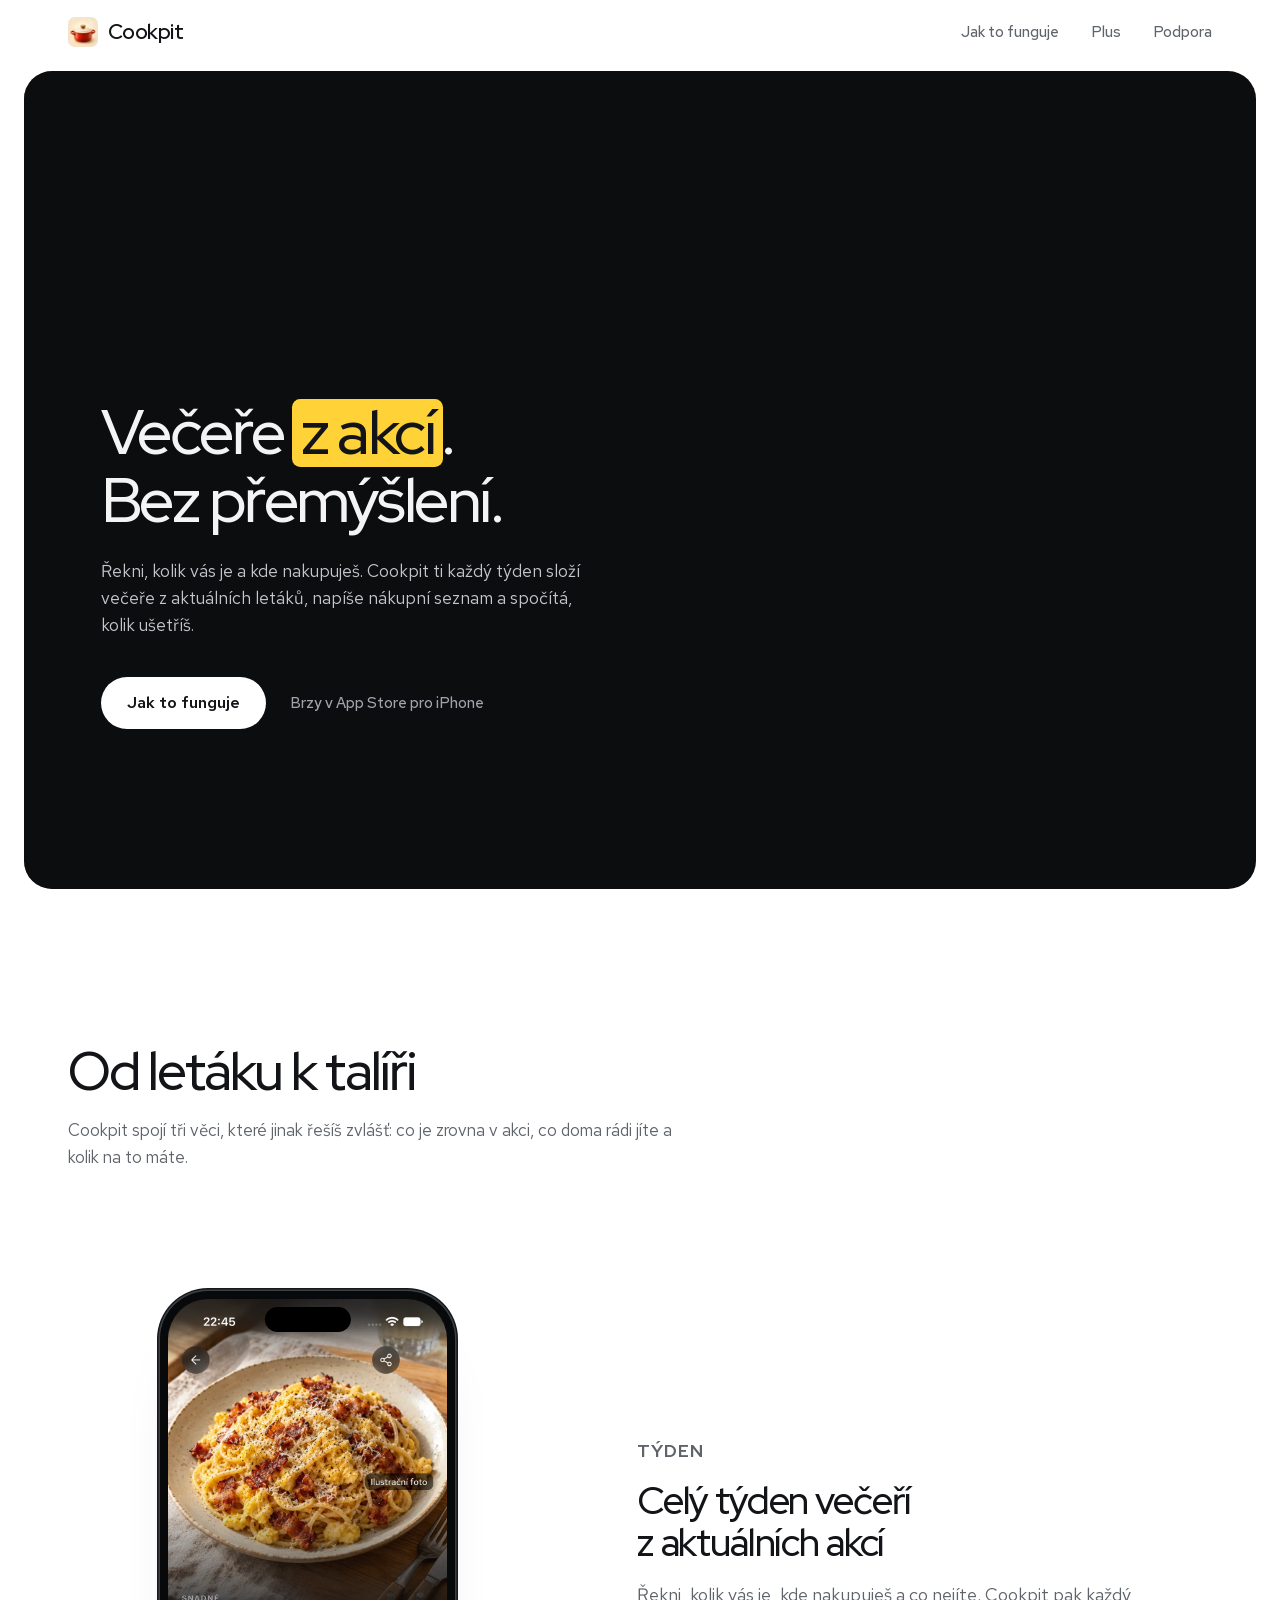
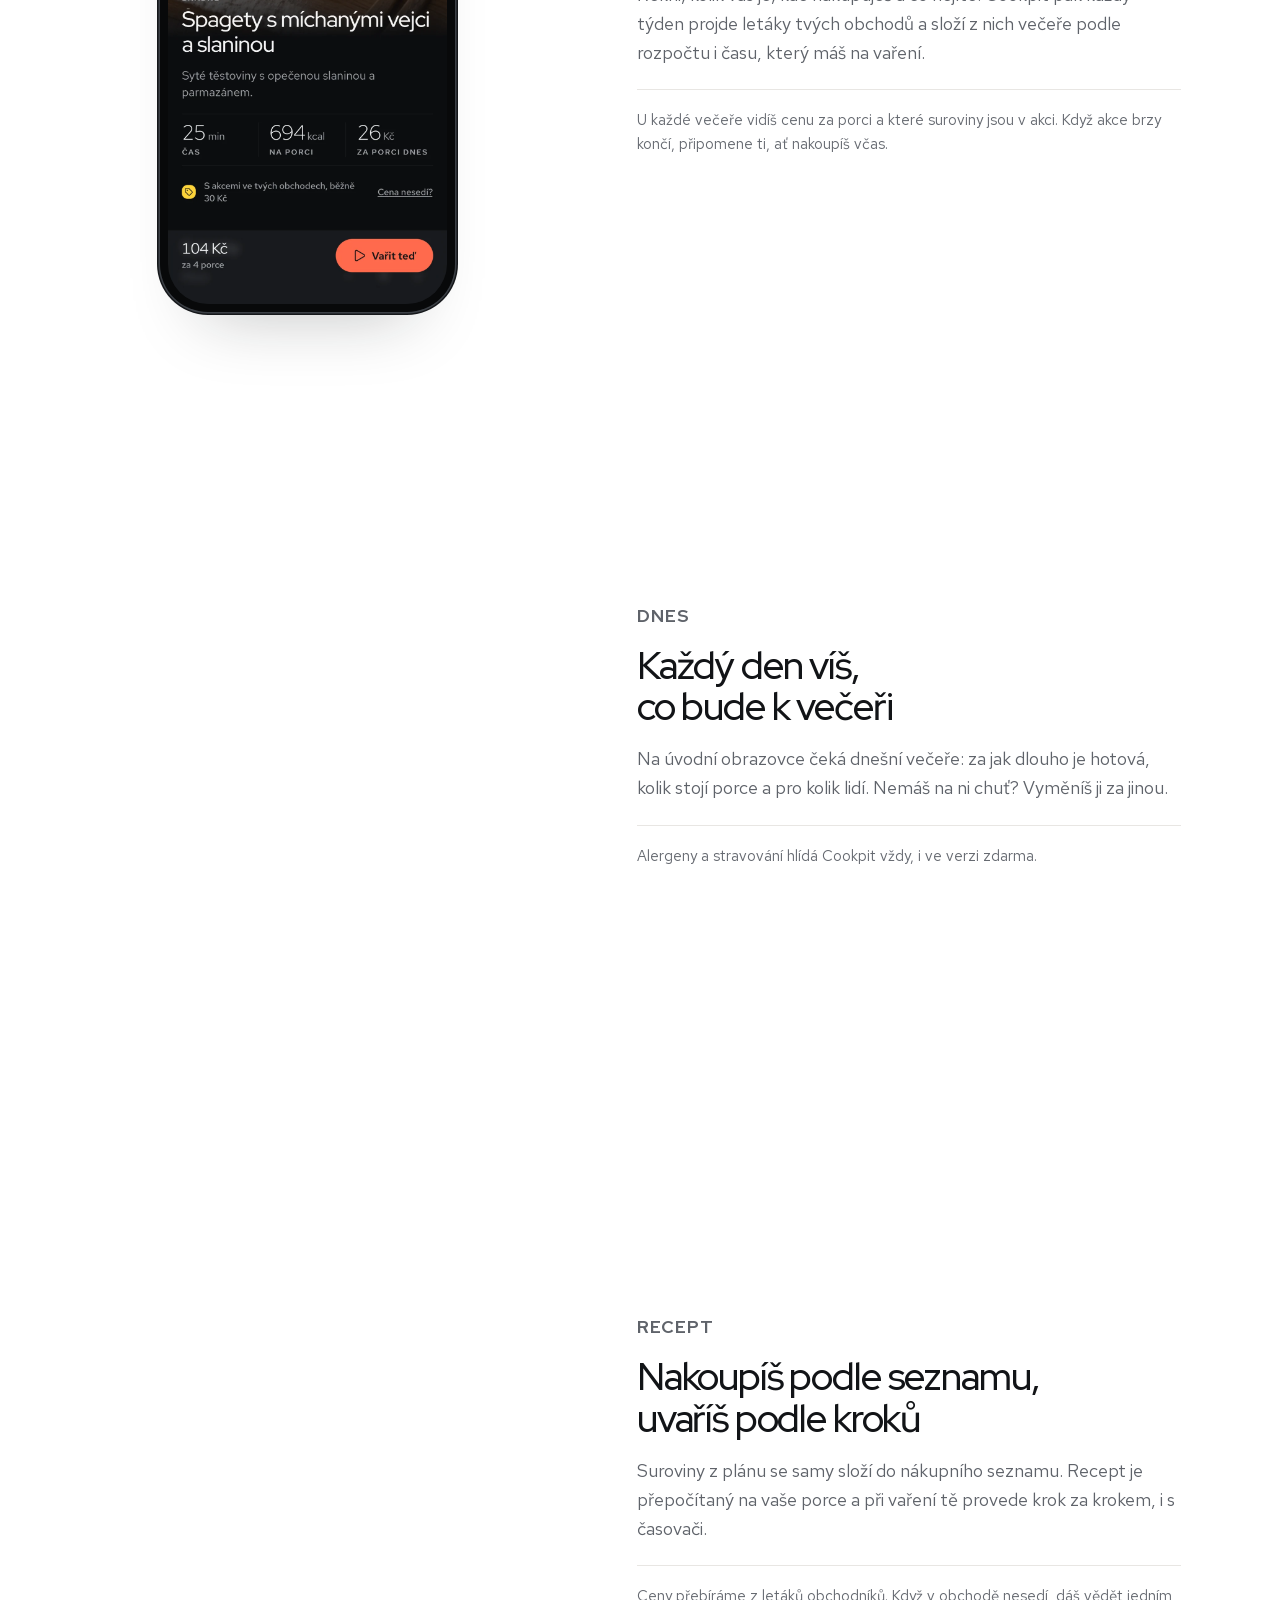
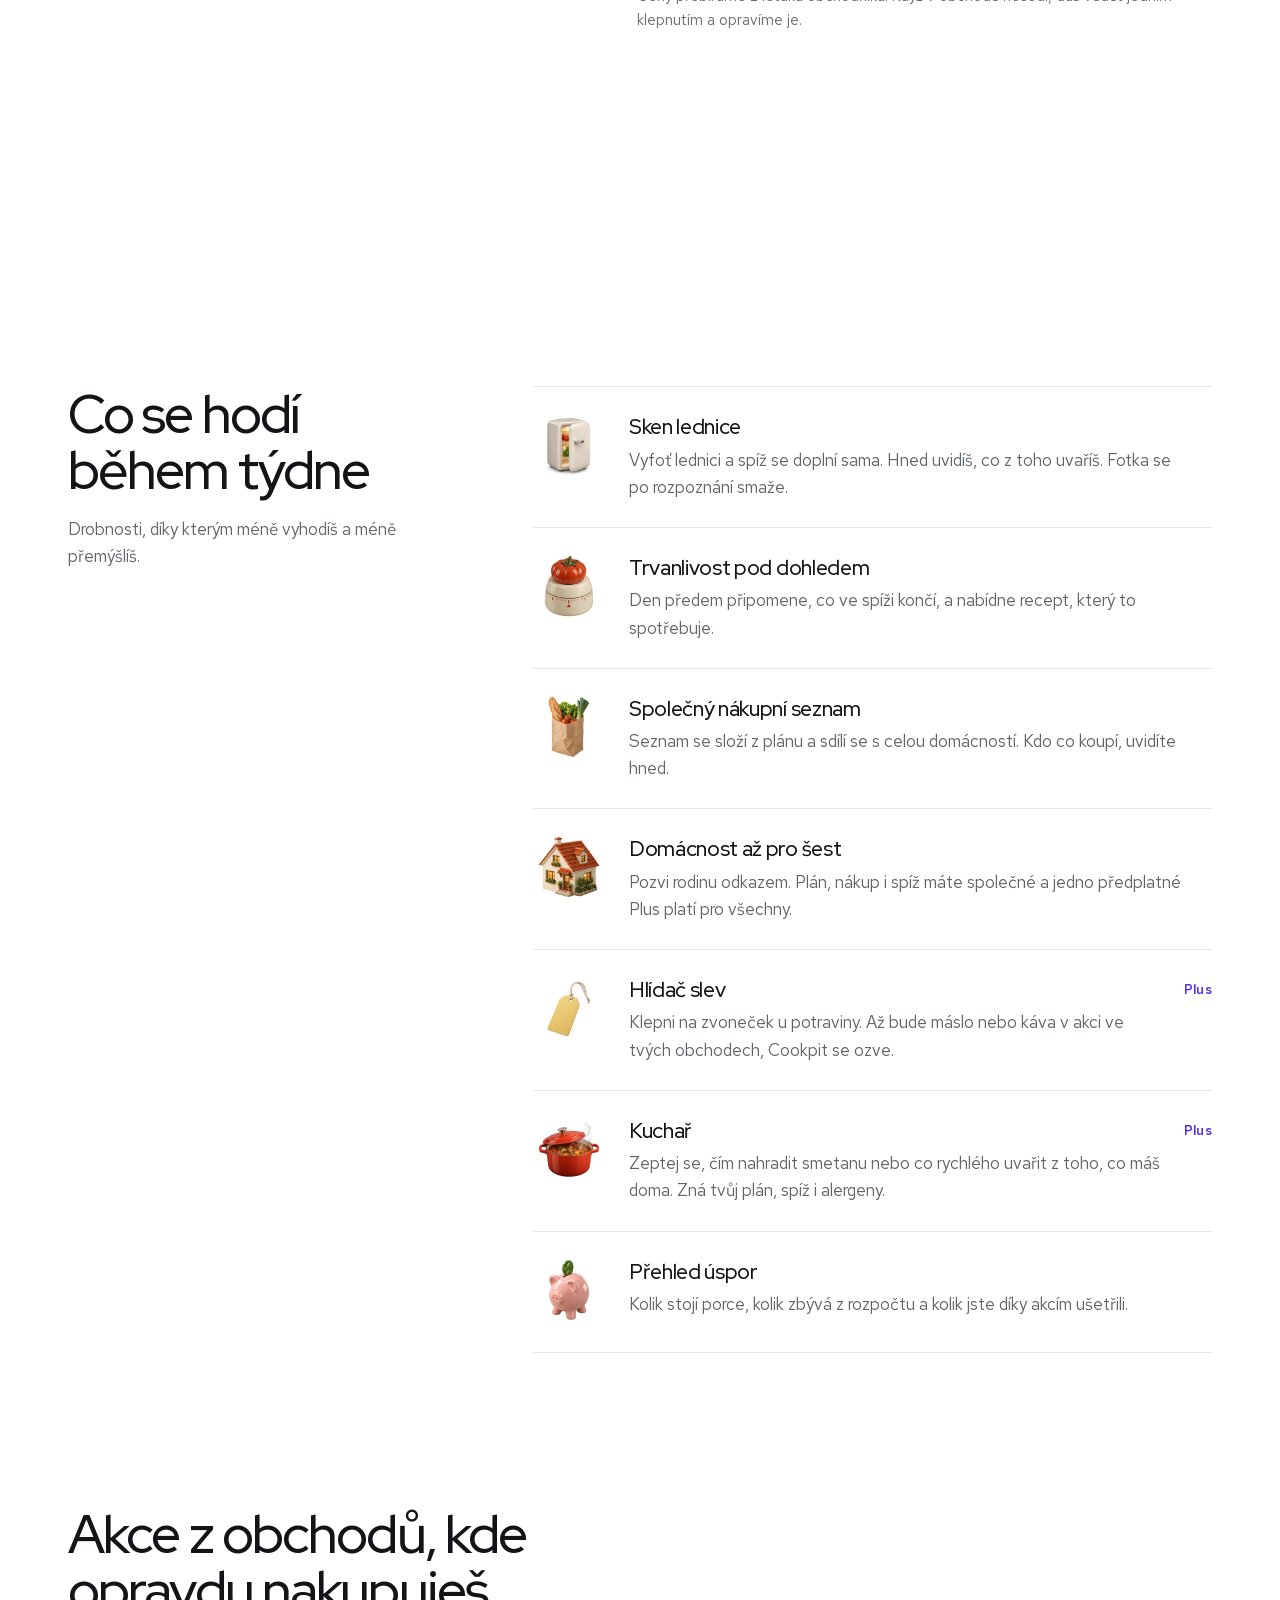
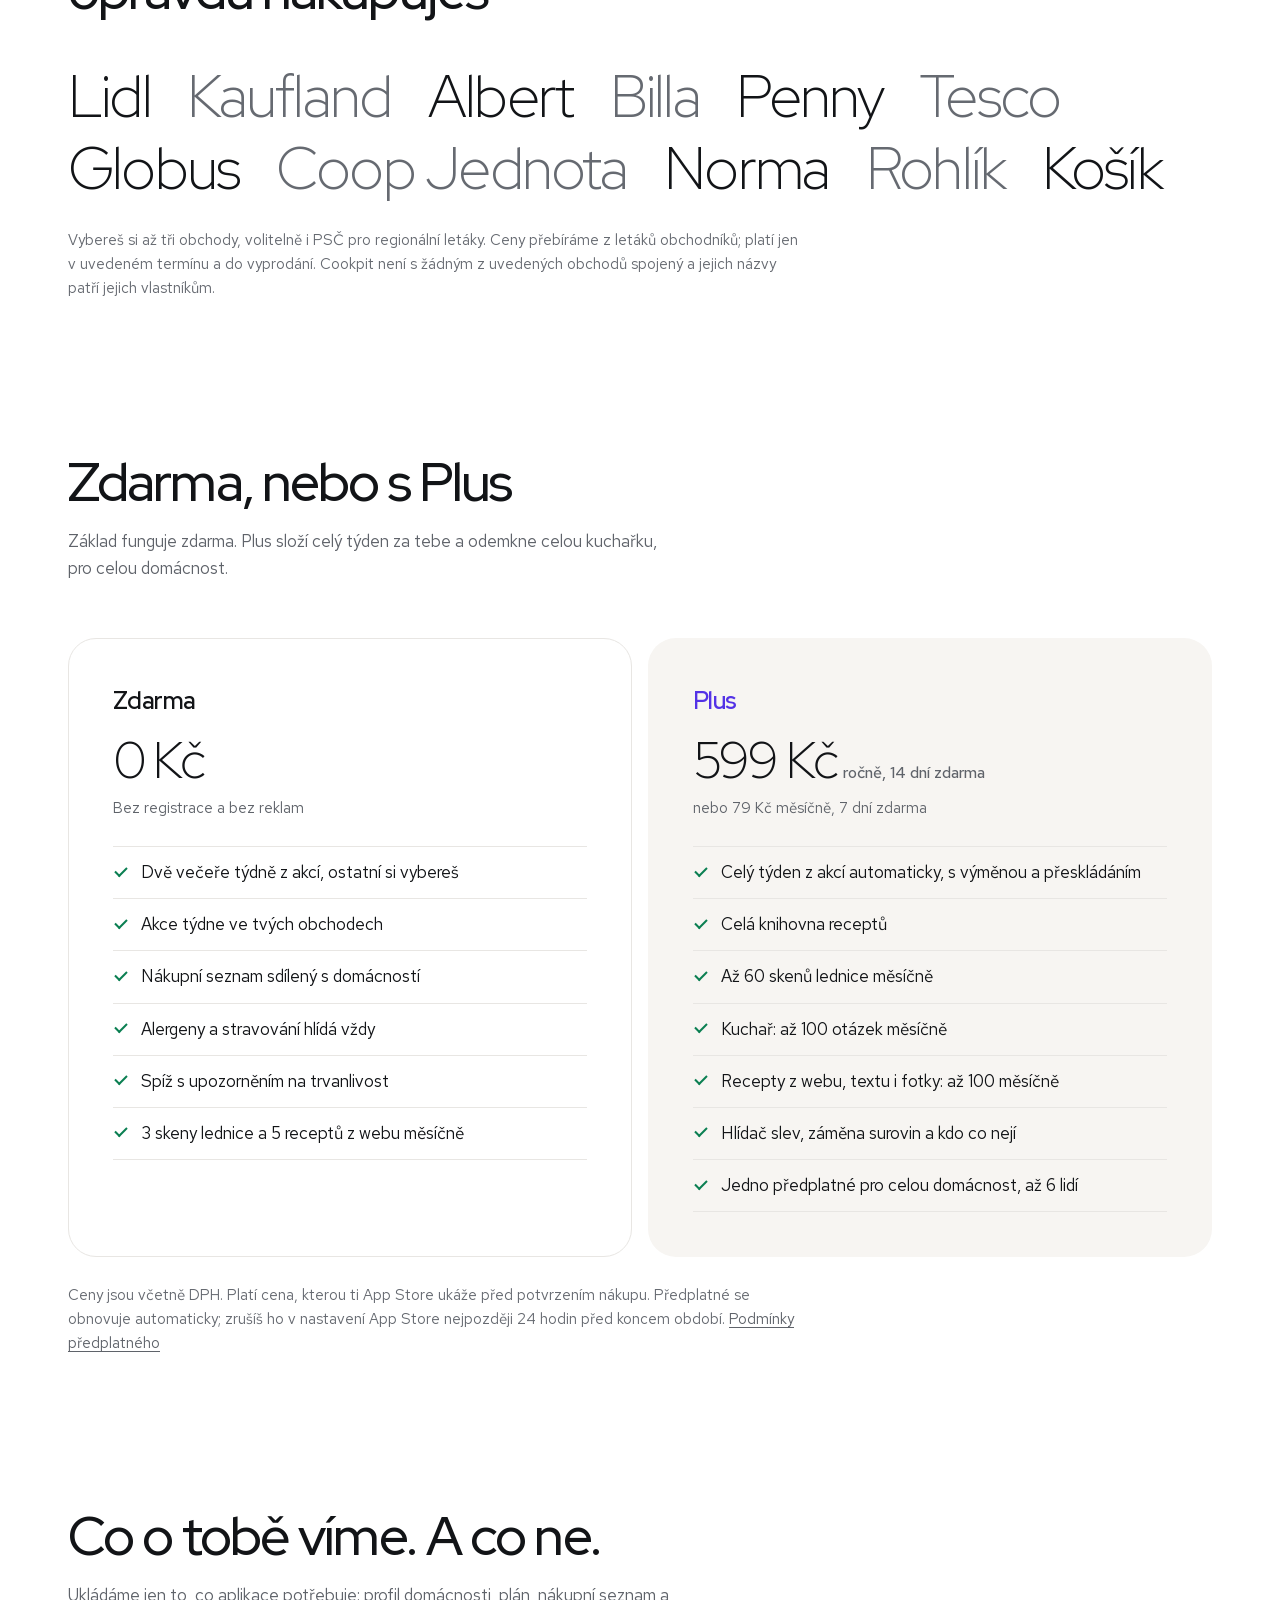
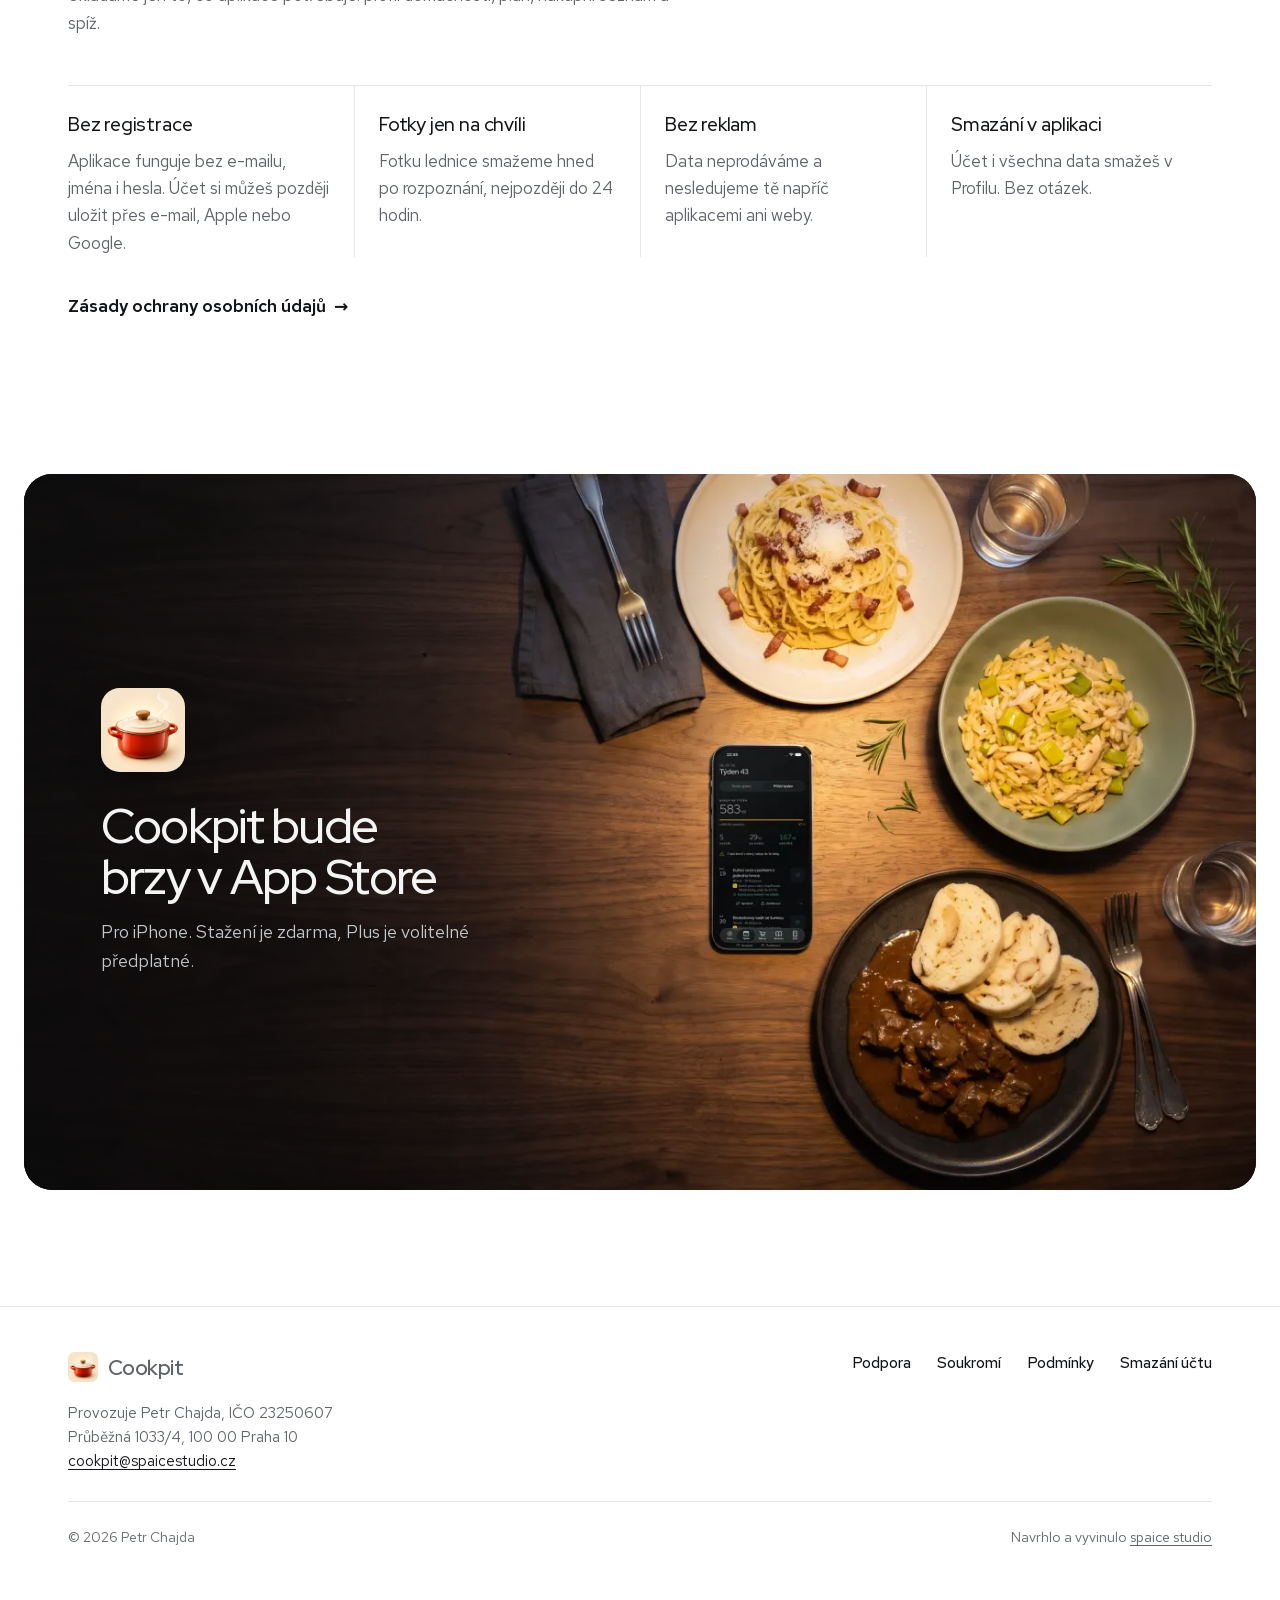
==== commit 4f0690b4: "Úvod na mobilu s fotkou, text o uložení účtu Obrázek v úvodu a závěru měl na tabletu a mobilu nulovo" ====
--- a/index.html
+++ b/index.html
@@ -234,7 +234,7 @@
           <p>Ukládáme jen to, co aplikace potřebuje: profil domácnosti, plán, nákupní seznam a spíž.</p>
         </div>
         <ul class="privacy__list">
-          <li><strong>Bez registrace</strong>Aplikace funguje bez e-mailu, jména i hesla. Účet je anonymní.</li>
+          <li><strong>Bez registrace</strong>Aplikace funguje bez e-mailu, jména i hesla. Účet si můžeš později uložit přes e-mail, Apple nebo Google.</li>
           <li><strong>Fotky jen na chvíli</strong>Fotku lednice smažeme hned po rozpoznání, nejpozději do 24 hodin.</li>
           <li><strong>Bez reklam</strong>Data neprodáváme a nesledujeme tě napříč aplikacemi ani weby.</li>
           <li><strong>Smazání v aplikaci</strong>Účet i všechna data smažeš v Profilu. Bez otázek.</li>
--- a/assets/css/site.css
+++ b/assets/css/site.css
@@ -388,7 +388,7 @@
 
 /* Tablet a menší: text nad fotkou */
 @media (max-width: 1023px) {
-  .hero__frame { display: flex; flex-direction: column; min-height: 0; }
+  .hero__frame { display: flex; flex-direction: column; align-items: stretch; min-height: 0; }
   .hero__frame::before { display: none; }
   .hero__copy { order: -1; max-width: 40rem; padding: clamp(36px, 7vw, 56px) clamp(24px, 6vw, 48px) 8px; }
   .hero__media { position: relative; display: block; aspect-ratio: 16 / 10; }
@@ -408,7 +408,7 @@
   .privacy__list li { padding: 22px 22px 22px 0; border-bottom: 1px solid var(--line); }
   .privacy__list li + li { padding-left: 0; border-left: 0; }
   .privacy__list li:nth-child(even) { padding-left: 22px; border-left: 1px solid var(--line); }
-  .closing__frame { display: flex; flex-direction: column; min-height: 0; }
+  .closing__frame { display: flex; flex-direction: column; align-items: stretch; min-height: 0; }
   .closing__frame::before { display: none; }
   .closing__frame > img { position: relative; inset: auto; z-index: 0; aspect-ratio: 16 / 10; height: auto; object-position: 66% 50%; }
   .closing__copy { order: -1; max-width: 36rem; padding: clamp(36px, 7vw, 56px) clamp(24px, 6vw, 48px) 32px; }
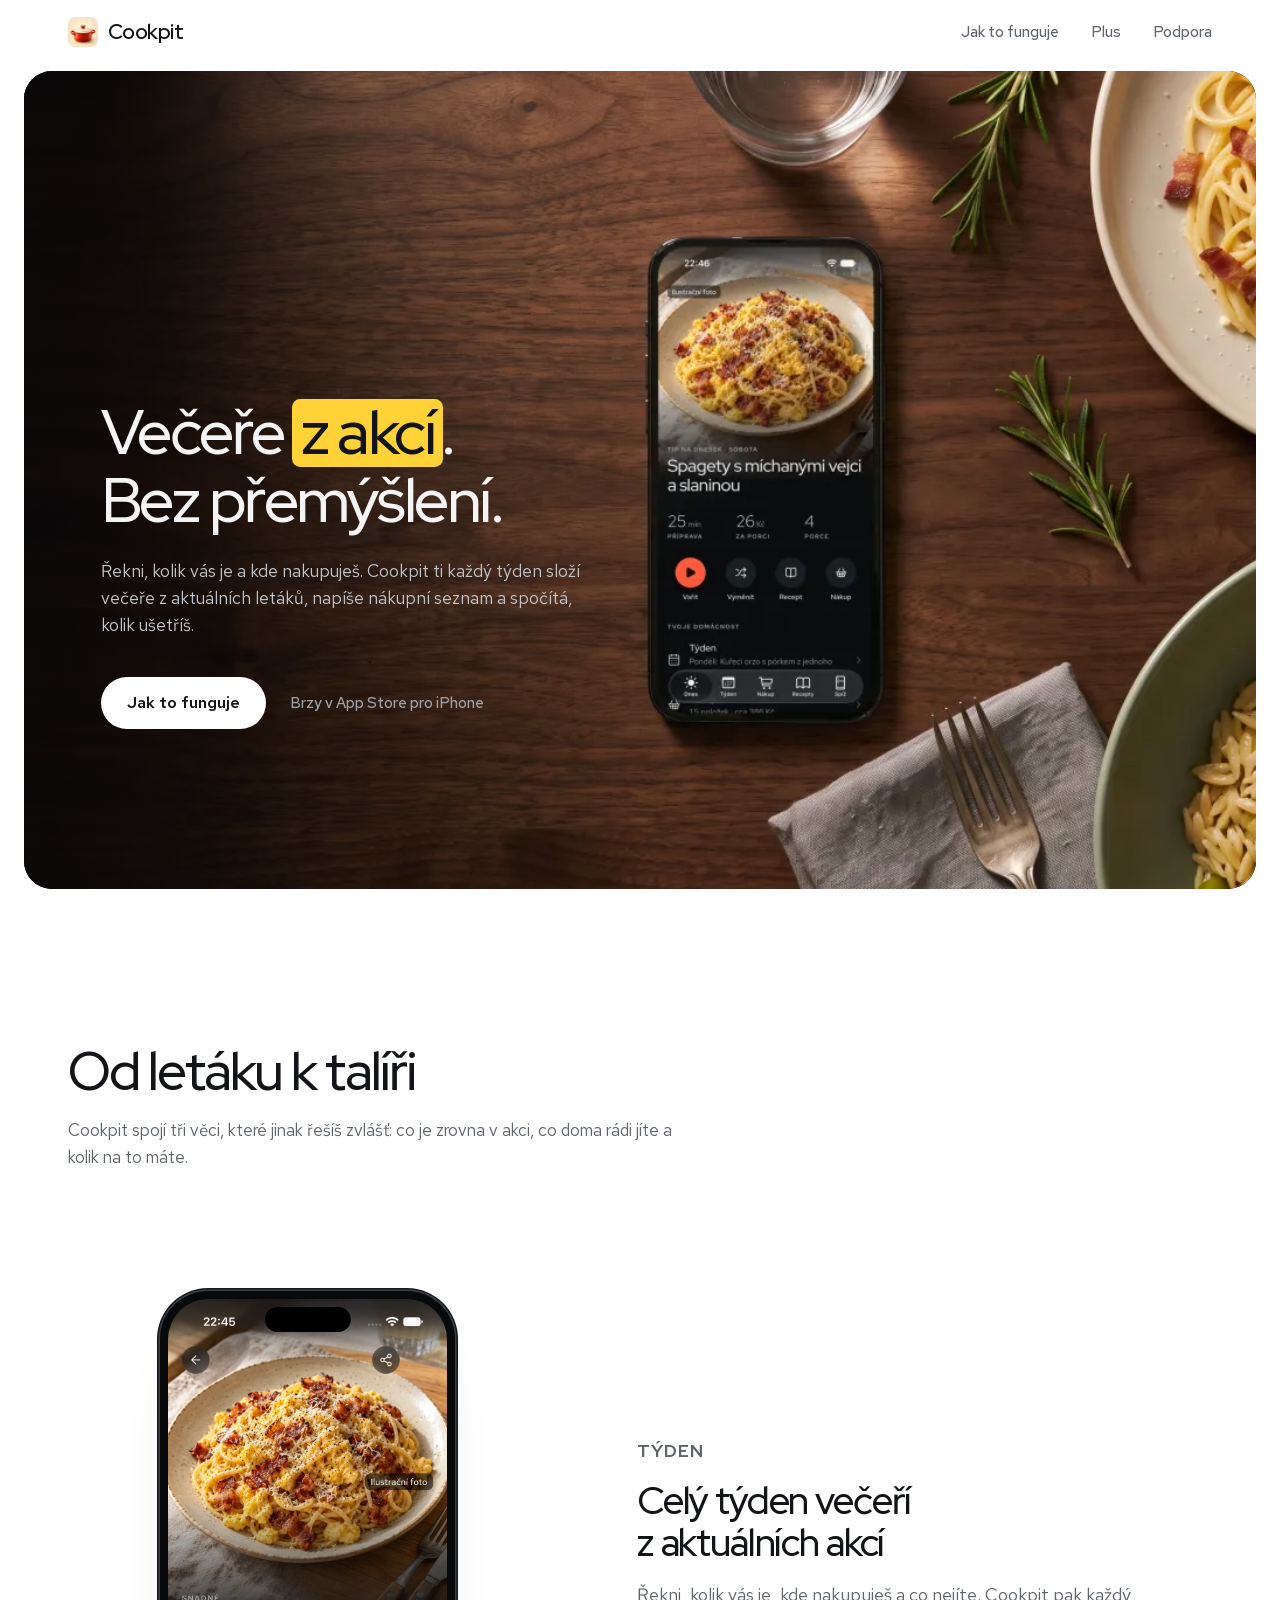
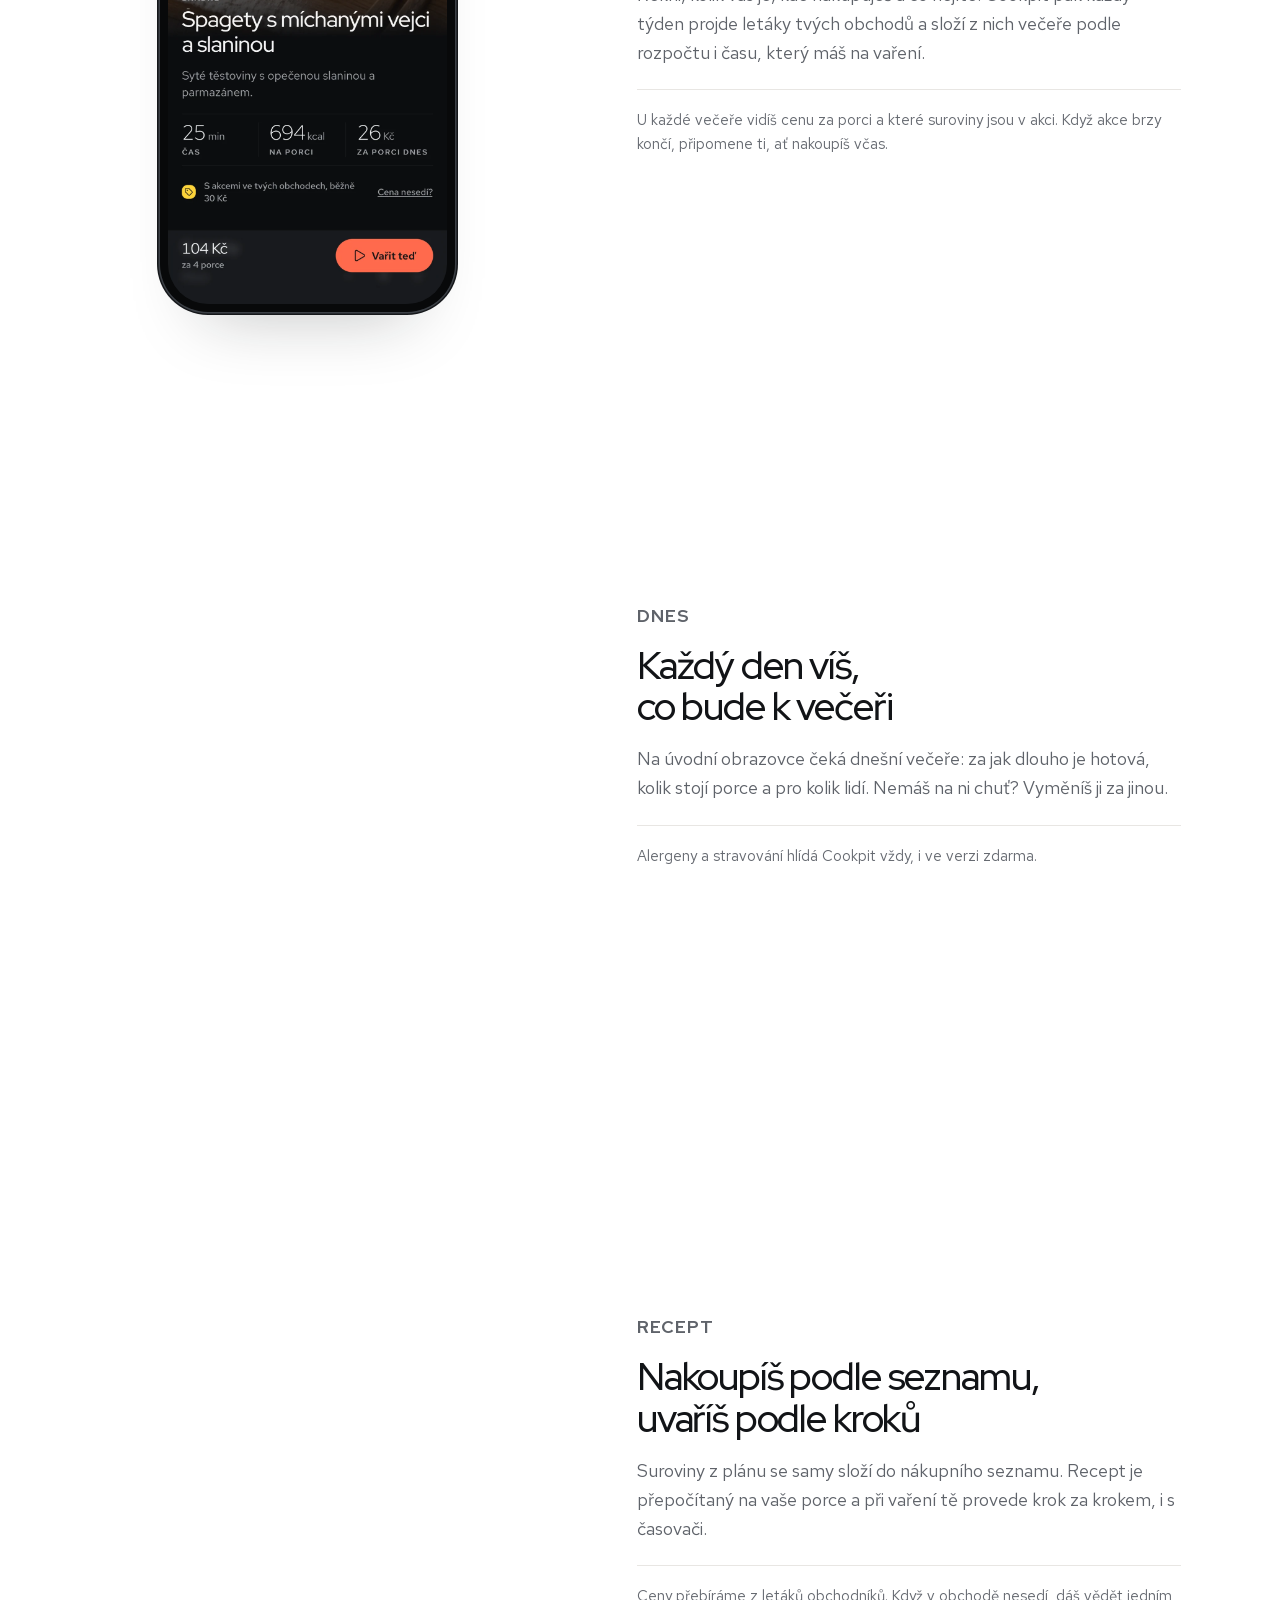
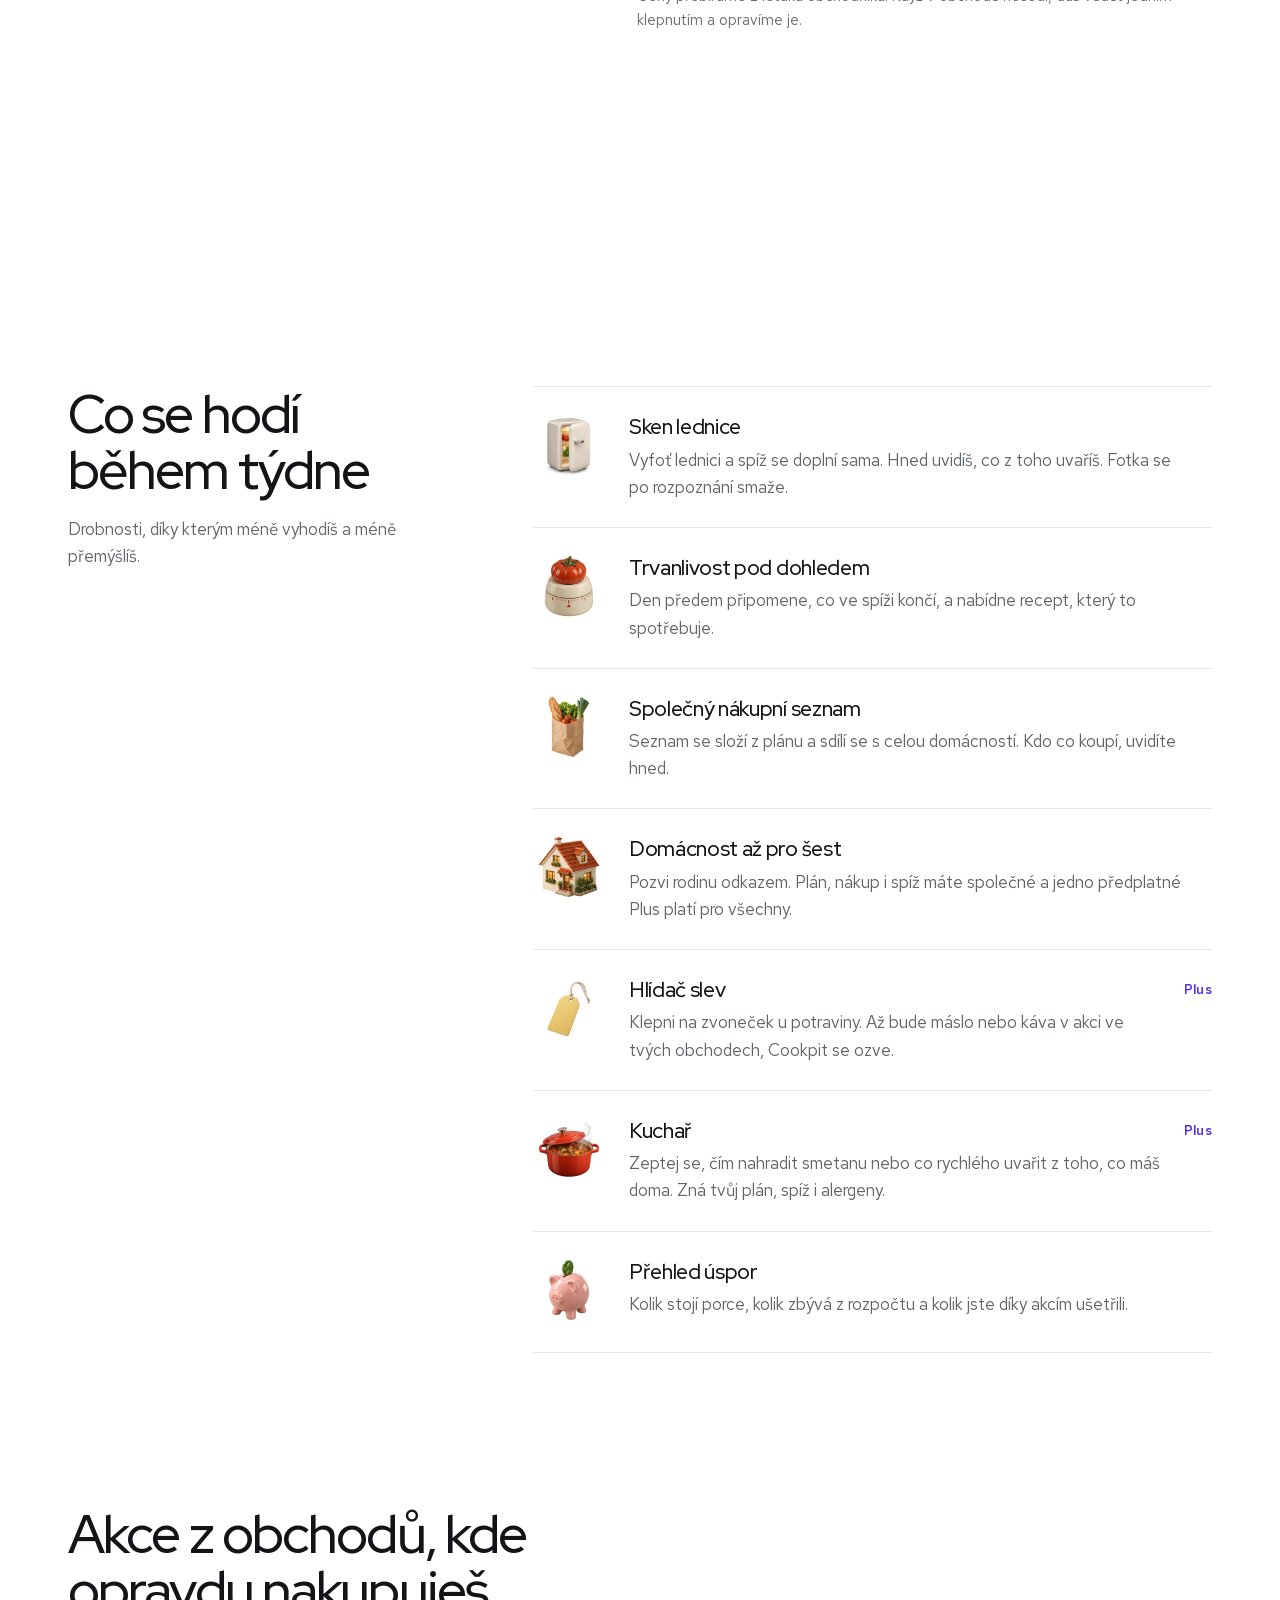
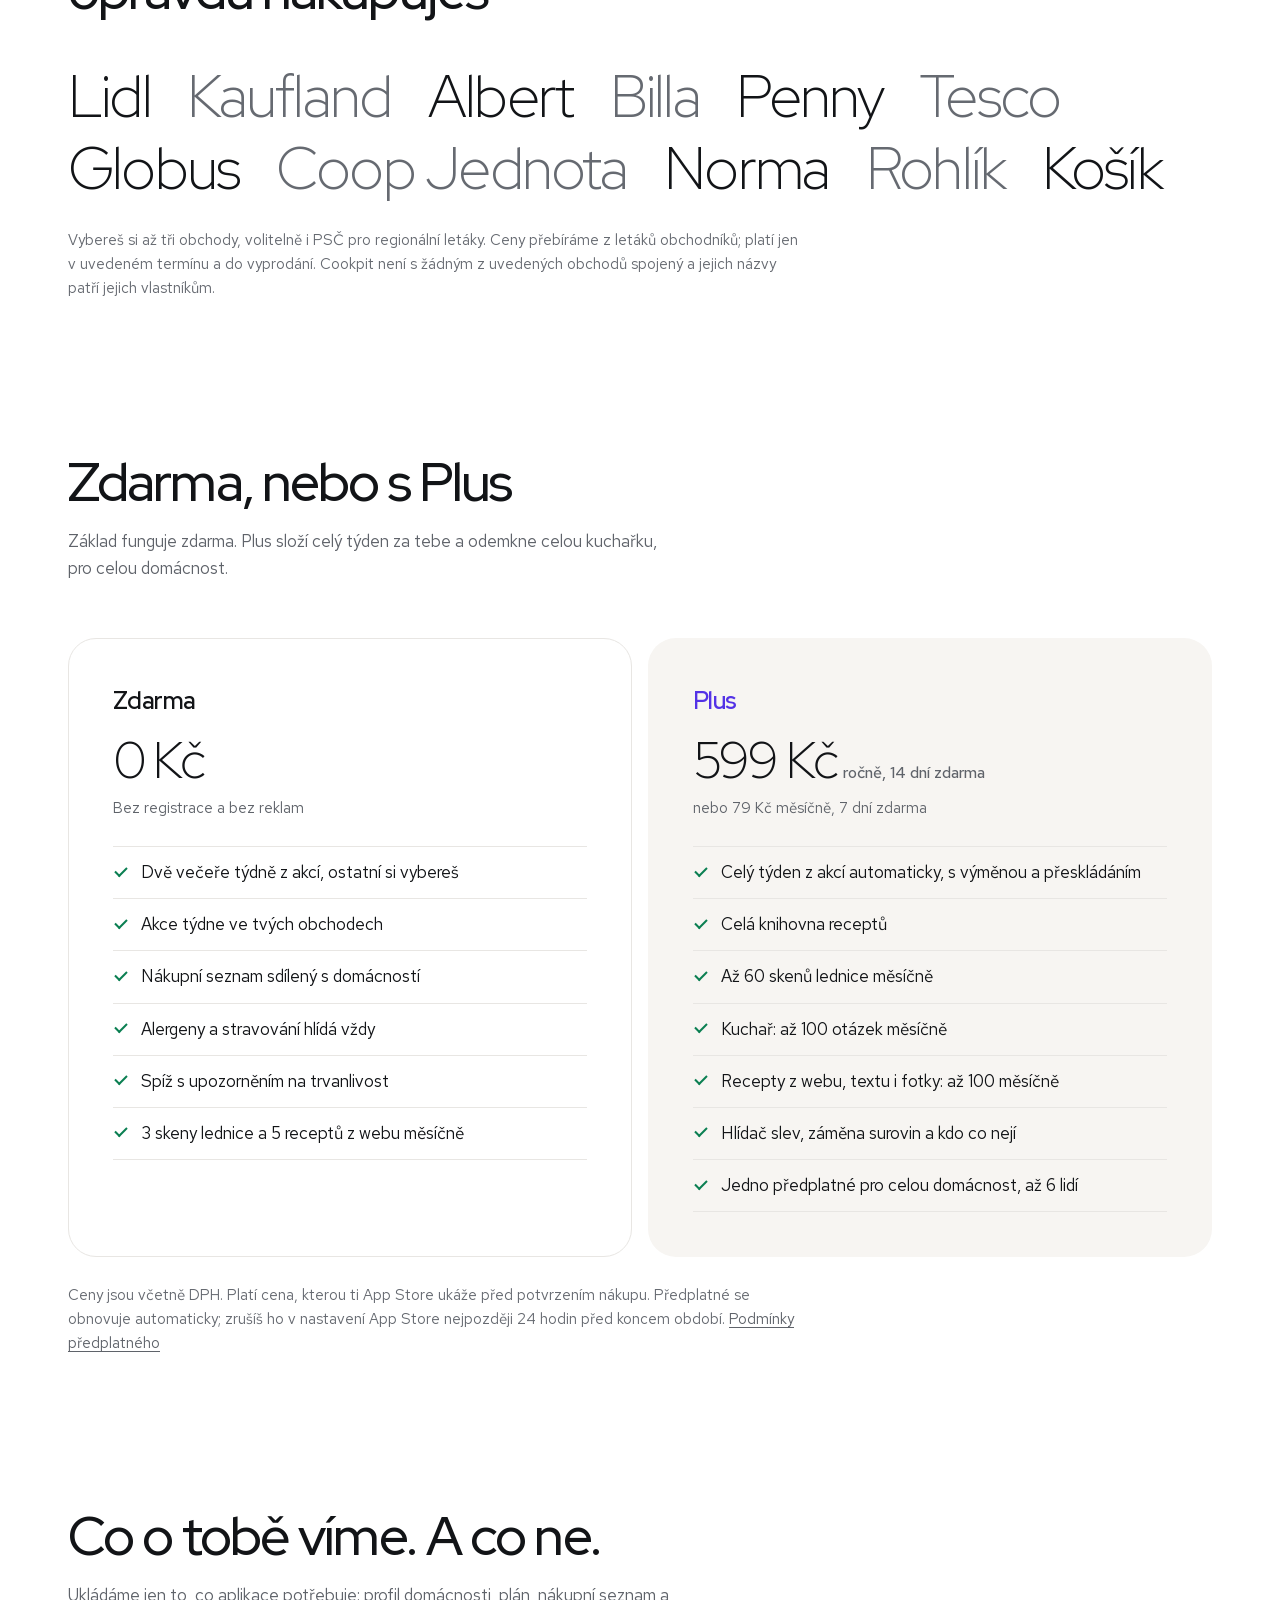
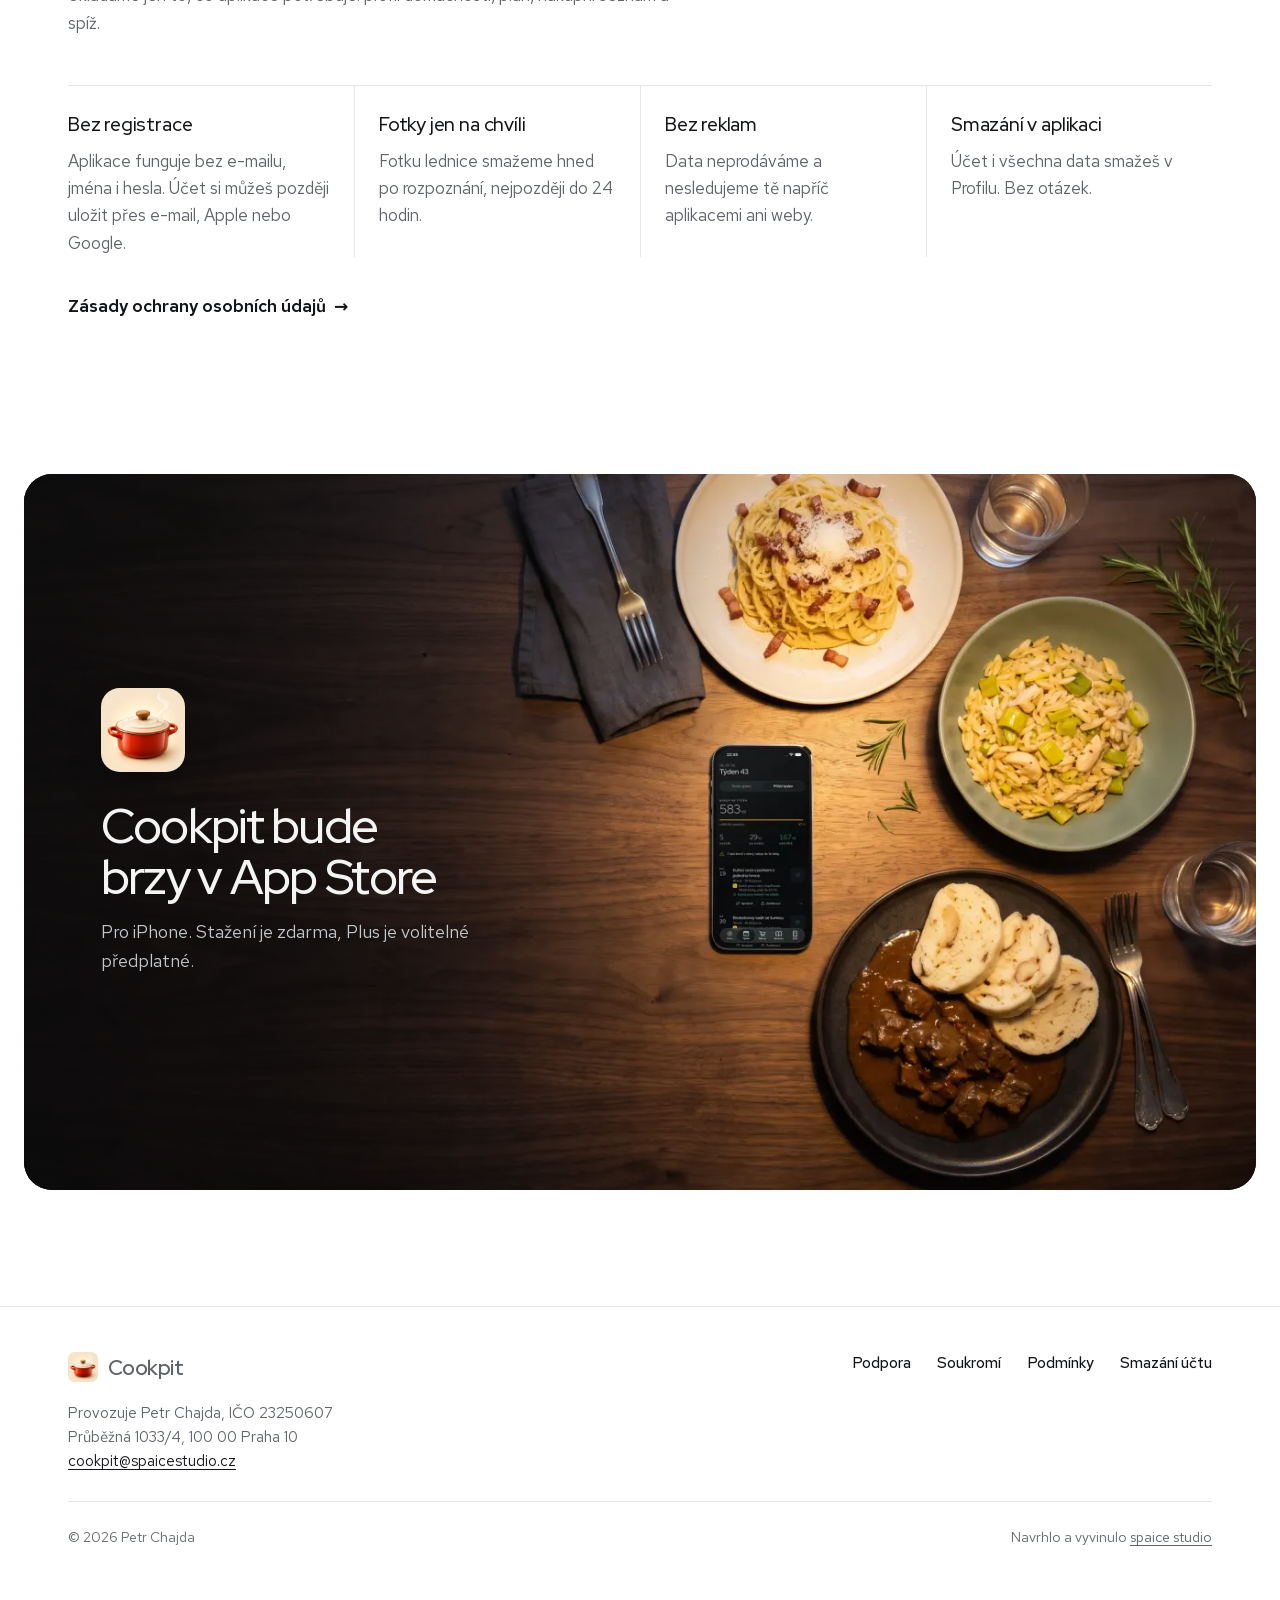
==== commit ebe25b31: "Konfigurace a nástroje nejsou veřejné, e-maily bez přepisu Cloudflare Caddy vrací 404 pro Dockerfile" ====
--- a/index.html
+++ b/index.html
@@ -40,6 +40,7 @@
   </script>
 </head>
 <body>
+<!--email_off-->
   <a class="skip" href="#obsah">Přeskočit na obsah</a>
 
   <header class="top" data-top>
@@ -275,5 +276,6 @@
   </footer>
 
   <script src="/assets/js/site.js" defer></script>
+<!--/email_off-->
 </body>
 </html>
